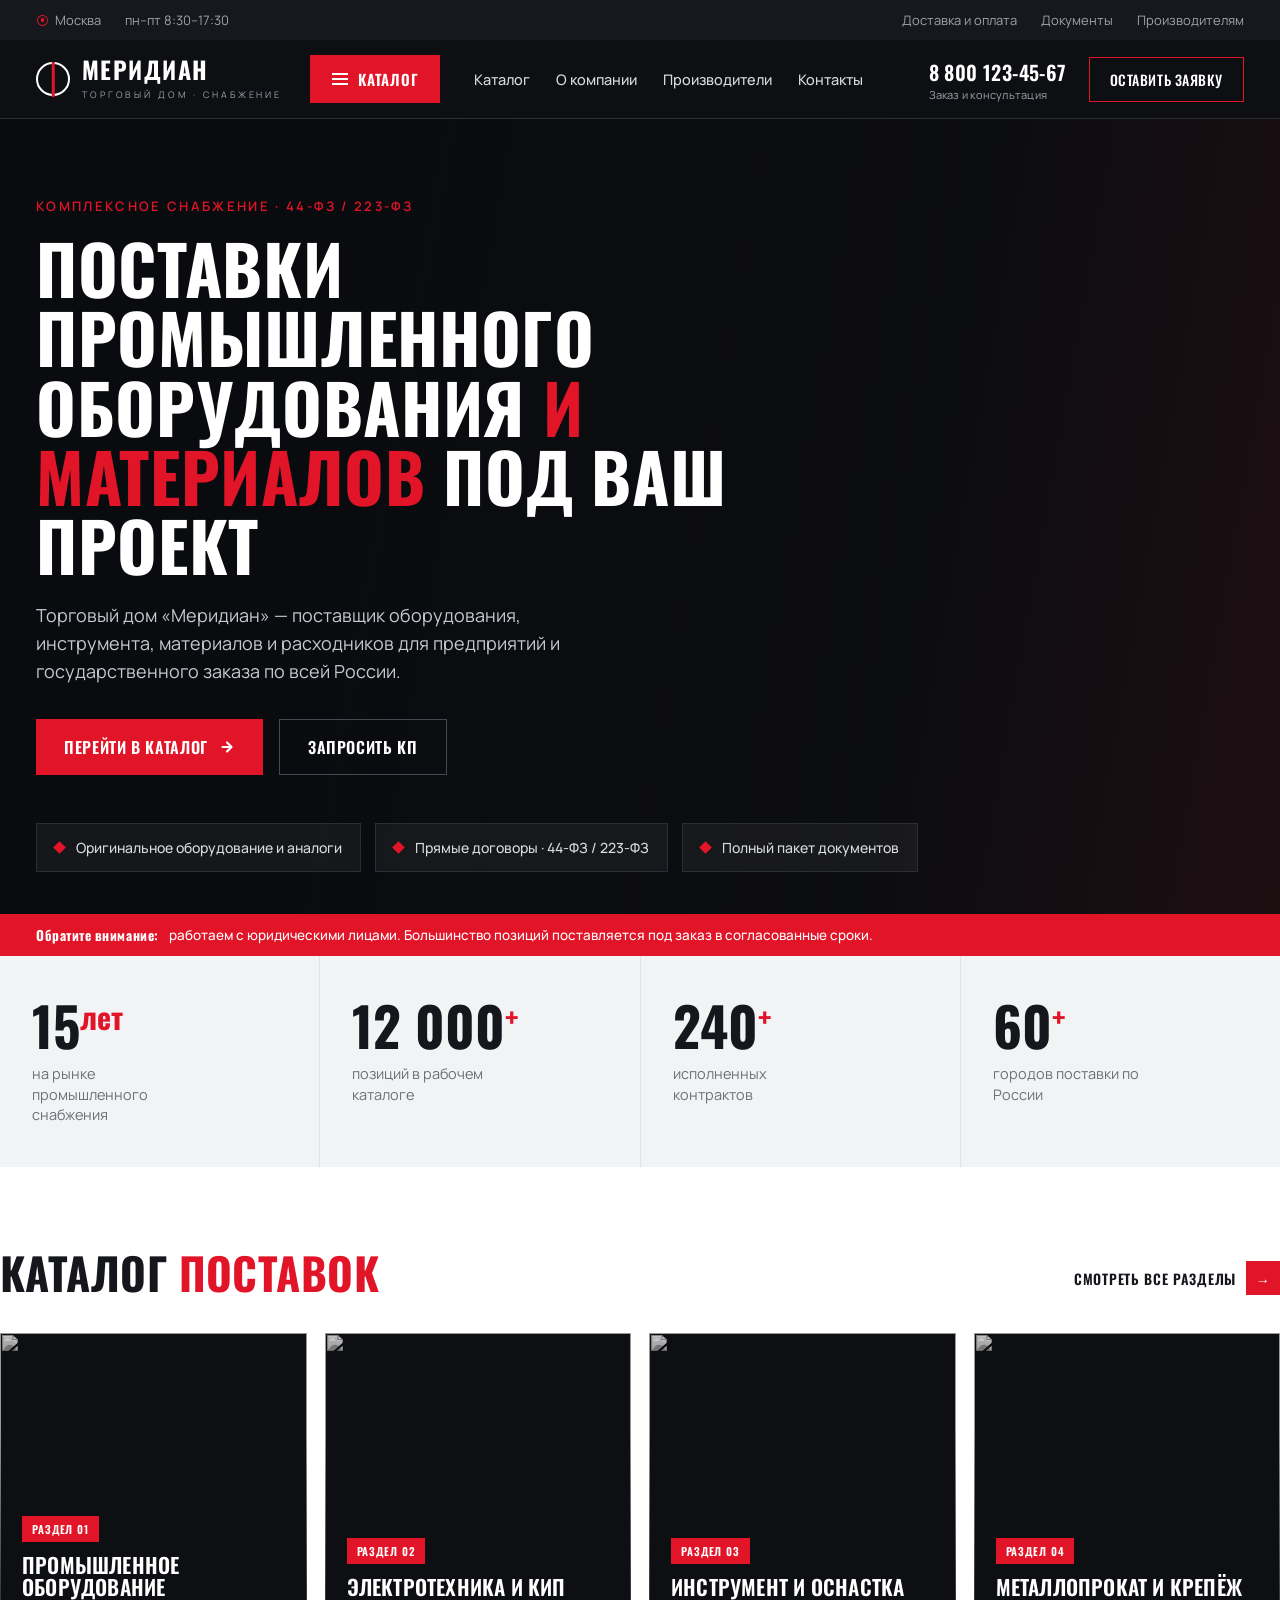
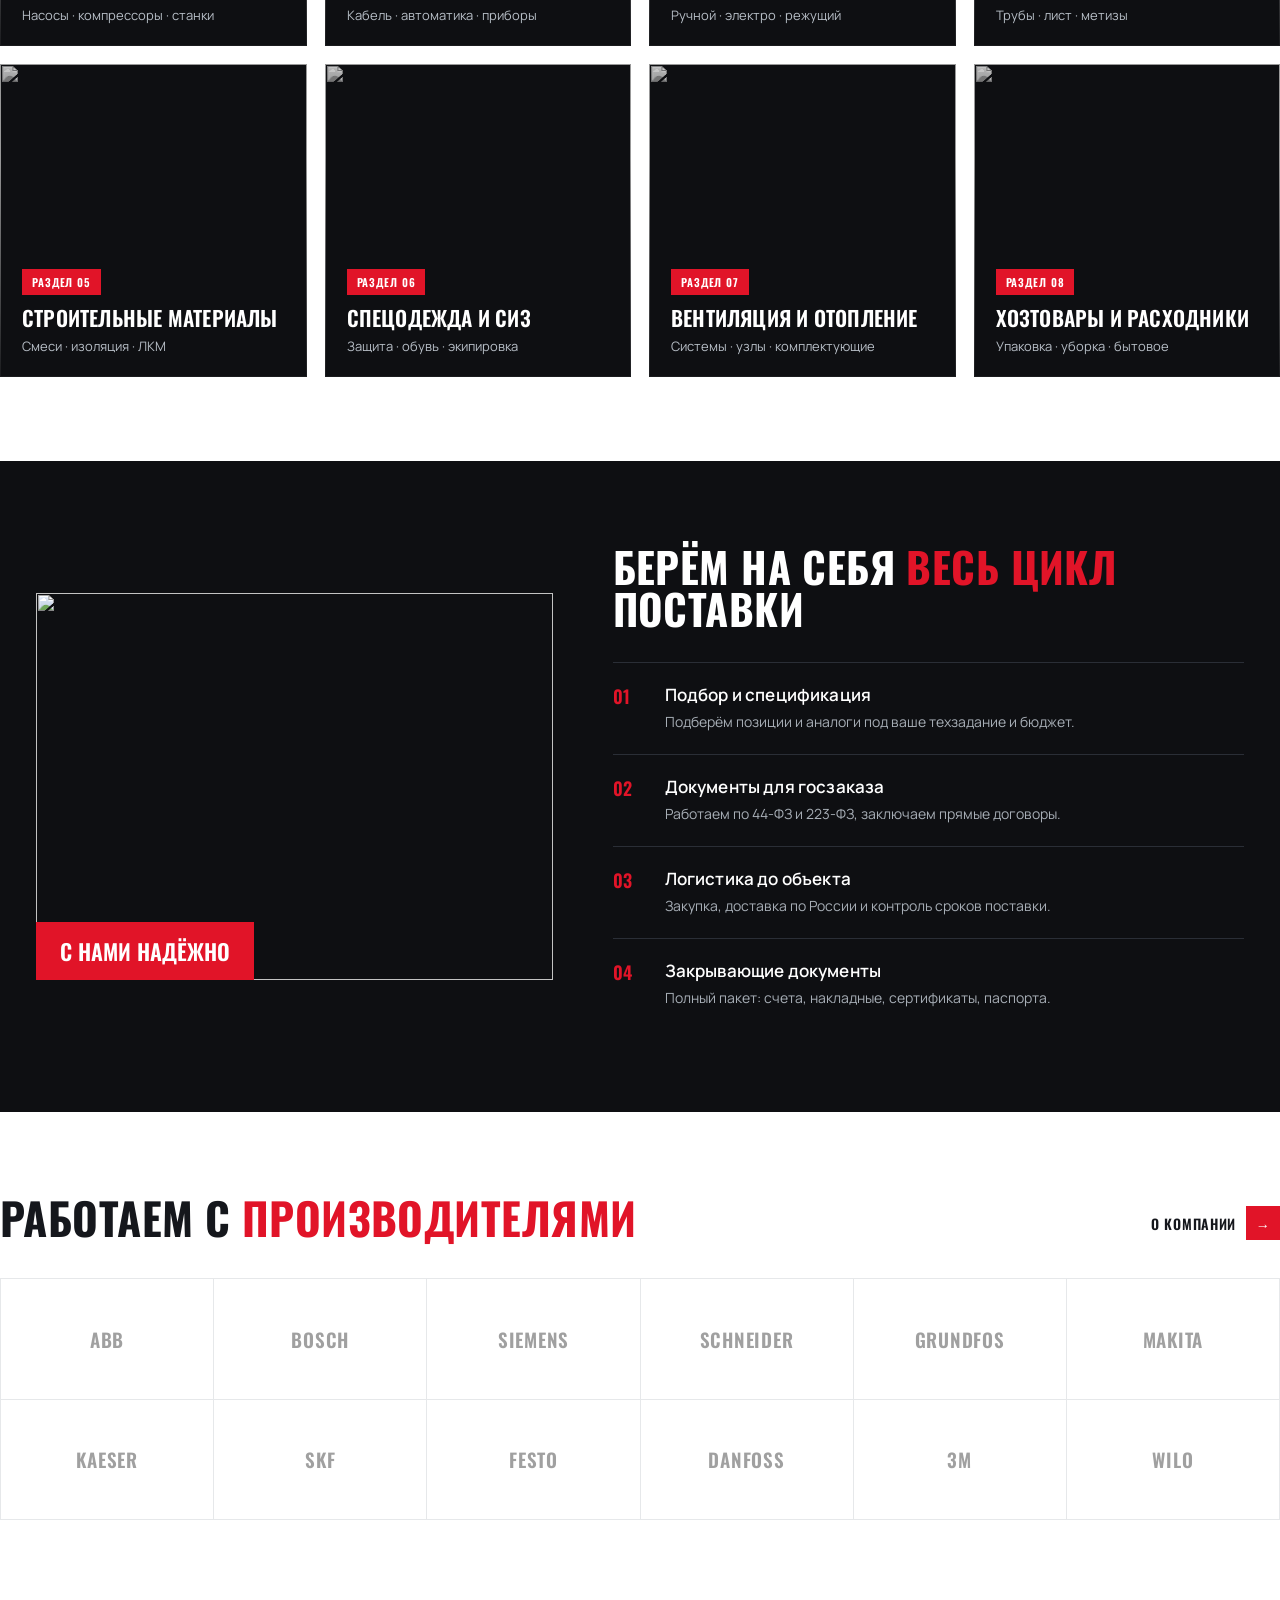
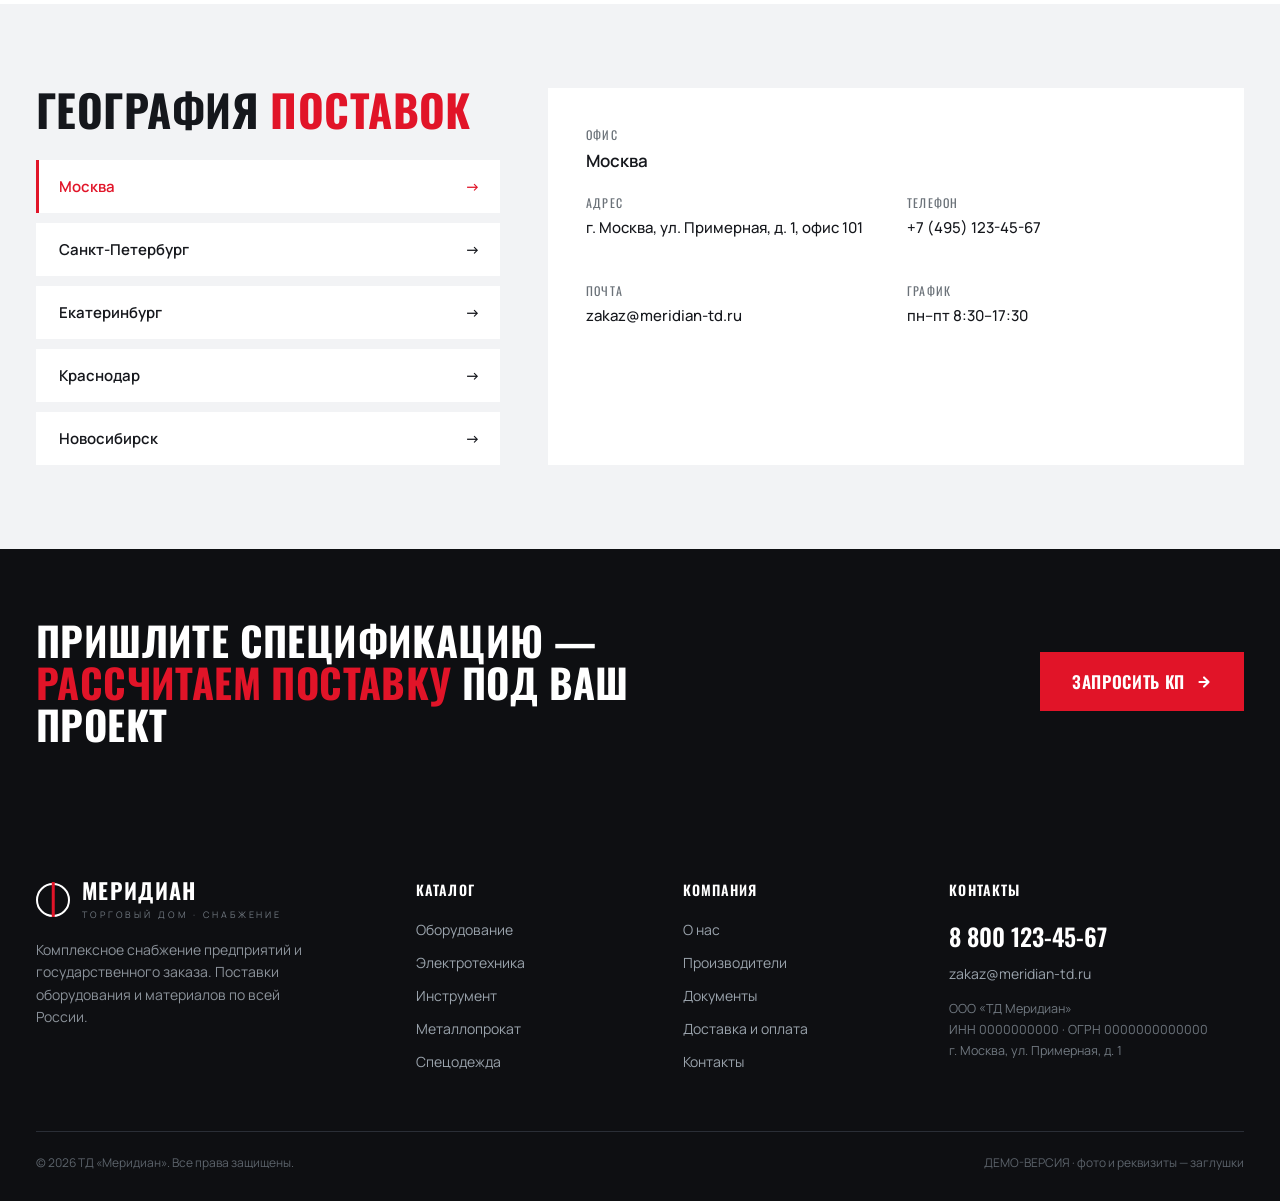
==== index.html @ c136e43e "Build Meridian catalog site: 5 pages + shared assets Co-Authored-By: Claude Opus 4.8 (1M context) <n" ====
<!DOCTYPE html>
<html lang="ru">
<head>
<meta charset="UTF-8">
<meta name="viewport" content="width=device-width, initial-scale=1.0">
<title>ТД «Меридиан» — поставки промышленного оборудования и снабжение</title>
<meta name="description" content="Торговый дом «Меридиан» — комплексное снабжение предприятий и государственного заказа. Поставки оборудования, инструмента и материалов по всей России.">
<link rel="preconnect" href="https://fonts.googleapis.com">
<link rel="preconnect" href="https://fonts.gstatic.com" crossorigin>
<link href="https://fonts.googleapis.com/css2?family=Oswald:wght@500;600;700&family=Manrope:wght@400;500;600;700&display=swap" rel="stylesheet">
<link rel="stylesheet" href="assets/styles.css">
</head>
<body>

<div class="topbar"><div class="wrap">
  <div class="l"><span class="pin">Москва</span><span>пн–пт 8:30–17:30</span></div>
  <div class="r"><a href="contacts.html">Доставка и оплата</a><a href="contacts.html">Документы</a><a href="contacts.html">Производителям</a></div>
</div></div>

<header><div class="wrap hdr">
  <a class="logo" href="index.html"><span class="mark"></span><span><b>МЕРИДИАН</b><small>ТОРГОВЫЙ ДОМ · СНАБЖЕНИЕ</small></span></a>
  <a class="btn-cat" href="catalog.html"><span class="burger"><i></i><i></i><i></i></span>Каталог</a>
  <nav>
    <a href="catalog.html">Каталог</a>
    <a href="about.html">О компании</a>
    <a href="index.html#brands">Производители</a>
    <a href="contacts.html">Контакты</a>
  </nav>
  <div class="right">
    <div class="phone">8 800 123-45-67<small>Заказ и консультация</small></div>
    <a class="btn-req" href="contacts.html">Оставить заявку</a>
    <button class="mob-toggle" aria-label="Меню"><i></i><i></i><i></i></button>
  </div>
</div>
<div class="mob-menu">
  <a href="catalog.html">Каталог</a><a href="about.html">О компании</a>
  <a href="index.html#brands">Производители</a><a href="contacts.html">Контакты</a>
</div></header>

<section class="hero">
  <div class="bg"></div>
  <div class="wrap">
    <div class="eyebrow">Комплексное снабжение · 44-ФЗ / 223-ФЗ</div>
    <h1>Поставки промышленного оборудования <span class="red">и материалов</span> под ваш проект</h1>
    <p class="sub">Торговый дом «Меридиан» — поставщик оборудования, инструмента, материалов и расходников для предприятий и государственного заказа по всей России.</p>
    <div class="hero-actions">
      <a class="h-btn primary" href="catalog.html">Перейти в каталог
        <svg class="arr-ico" viewBox="0 0 14 14" fill="none"><path d="M3 7h8M7 3l4 4-4 4" stroke="#fff" stroke-width="1.8" stroke-linecap="round" stroke-linejoin="round"/></svg></a>
      <a class="h-btn ghost" href="contacts.html">Запросить КП</a>
    </div>
    <div class="pills">
      <div class="pill"><span class="dot"></span>Оригинальное оборудование и аналоги</div>
      <div class="pill"><span class="dot"></span>Прямые договоры · 44-ФЗ / 223-ФЗ</div>
      <div class="pill"><span class="dot"></span>Полный пакет документов</div>
    </div>
  </div>
</section>
<div class="notice"><div class="wrap"><b>Обратите внимание:</b> работаем с юридическими лицами. Большинство позиций поставляется под заказ в согласованные сроки.</div></div>

<section class="stats"><div class="wrap">
  <div class="stat"><b>15<sup>лет</sup></b><span>на рынке промышленного снабжения</span></div>
  <div class="stat"><b>12 000<sup>+</sup></b><span>позиций в рабочем каталоге</span></div>
  <div class="stat"><b>240<sup>+</sup></b><span>исполненных контрактов</span></div>
  <div class="stat"><b>60<sup>+</sup></b><span>городов поставки по России</span></div>
</div></section>

<section class="section wrap" id="catalog">
  <div class="sec-top">
    <h2>Каталог <span class="red">поставок</span></h2>
    <a class="see-all" href="catalog.html">Смотреть все разделы <span class="sq">→</span></a>
  </div>
  <div class="cat-grid">
    <a class="cat reveal" href="catalog.html"><img src="https://loremflickr.com/g/600/600/industrial,machine?lock=21" alt=""><span class="go">↗</span><div class="body"><span class="lbl">Раздел 01</span><h3>Промышленное оборудование</h3><p>Насосы · компрессоры · станки</p></div></a>
    <a class="cat reveal" href="catalog.html"><img src="https://loremflickr.com/g/600/600/electric,cable?lock=22" alt=""><span class="go">↗</span><div class="body"><span class="lbl">Раздел 02</span><h3>Электротехника и КИП</h3><p>Кабель · автоматика · приборы</p></div></a>
    <a class="cat reveal" href="catalog.html"><img src="https://loremflickr.com/g/600/600/tools,workshop?lock=23" alt=""><span class="go">↗</span><div class="body"><span class="lbl">Раздел 03</span><h3>Инструмент и оснастка</h3><p>Ручной · электро · режущий</p></div></a>
    <a class="cat reveal" href="catalog.html"><img src="https://loremflickr.com/g/600/600/steel,pipes?lock=24" alt=""><span class="go">↗</span><div class="body"><span class="lbl">Раздел 04</span><h3>Металлопрокат и крепёж</h3><p>Трубы · лист · метизы</p></div></a>
    <a class="cat reveal" href="catalog.html"><img src="https://loremflickr.com/g/600/600/construction,materials?lock=25" alt=""><span class="go">↗</span><div class="body"><span class="lbl">Раздел 05</span><h3>Строительные материалы</h3><p>Смеси · изоляция · ЛКМ</p></div></a>
    <a class="cat reveal" href="catalog.html"><img src="https://loremflickr.com/g/600/600/safety,helmet?lock=26" alt=""><span class="go">↗</span><div class="body"><span class="lbl">Раздел 06</span><h3>Спецодежда и СИЗ</h3><p>Защита · обувь · экипировка</p></div></a>
    <a class="cat reveal" href="catalog.html"><img src="https://loremflickr.com/g/600/600/ventilation,pipe?lock=27" alt=""><span class="go">↗</span><div class="body"><span class="lbl">Раздел 07</span><h3>Вентиляция и отопление</h3><p>Системы · узлы · комплектующие</p></div></a>
    <a class="cat reveal" href="catalog.html"><img src="https://loremflickr.com/g/600/600/warehouse,boxes?lock=28" alt=""><span class="go">↗</span><div class="body"><span class="lbl">Раздел 08</span><h3>Хозтовары и расходники</h3><p>Упаковка · уборка · бытовое</p></div></a>
  </div>
</section>

<section class="adv section">
  <div class="wrap">
    <div class="img reveal"><img src="https://loremflickr.com/g/800/600/warehouse,logistics?lock=31" alt=""><span class="tag">С нами надёжно</span></div>
    <div>
      <h2 class="reveal">Берём на себя <span class="red">весь цикл</span> поставки</h2>
      <div class="list">
        <div class="row reveal"><div class="n">01</div><div><h4>Подбор и спецификация</h4><p>Подберём позиции и аналоги под ваше техзадание и бюджет.</p></div></div>
        <div class="row reveal"><div class="n">02</div><div><h4>Документы для госзаказа</h4><p>Работаем по 44-ФЗ и 223-ФЗ, заключаем прямые договоры.</p></div></div>
        <div class="row reveal"><div class="n">03</div><div><h4>Логистика до объекта</h4><p>Закупка, доставка по России и контроль сроков поставки.</p></div></div>
        <div class="row reveal"><div class="n">04</div><div><h4>Закрывающие документы</h4><p>Полный пакет: счета, накладные, сертификаты, паспорта.</p></div></div>
      </div>
    </div>
  </div>
</section>

<section class="section wrap brands" id="brands">
  <div class="sec-top"><h2>Работаем с <span class="red">производителями</span></h2><a class="see-all" href="about.html">О компании <span class="sq">→</span></a></div>
  <div class="grid">
    <div class="brand">ABB</div><div class="brand">Bosch</div><div class="brand">Siemens</div>
    <div class="brand">Schneider</div><div class="brand">Grundfos</div><div class="brand">Makita</div>
    <div class="brand">KAESER</div><div class="brand">SKF</div><div class="brand">Festo</div>
    <div class="brand">Danfoss</div><div class="brand">3M</div><div class="brand">Wilo</div>
  </div>
</section>

<section class="geo section" id="geo">
  <div class="wrap">
    <div>
      <h2 style="font-size:clamp(30px,3.6vw,44px);font-weight:700;line-height:1;margin-bottom:28px">География <span class="red">поставок</span></h2>
      <div class="tabs">
        <div class="tab active" data-city="msk">Москва <span>→</span></div>
        <div class="tab" data-city="spb">Санкт-Петербург <span>→</span></div>
        <div class="tab" data-city="ekb">Екатеринбург <span>→</span></div>
        <div class="tab" data-city="krd">Краснодар <span>→</span></div>
        <div class="tab" data-city="nsk">Новосибирск <span>→</span></div>
      </div>
    </div>
    <div class="panel">
      <div class="label">Офис</div><div class="val" data-f="city">Москва</div>
      <div class="row2">
        <div><div class="label">Адрес</div><div class="val" style="font-size:15px;font-weight:500" data-f="addr">г. Москва, ул. Примерная, д. 1, офис 101</div></div>
        <div><div class="label">Телефон</div><div class="val" style="font-size:15px;font-weight:500" data-f="phone">+7 (495) 123-45-67</div></div>
        <div><div class="label">Почта</div><div class="val" style="font-size:15px;font-weight:500">zakaz@meridian-td.ru</div></div>
        <div><div class="label">График</div><div class="val" style="font-size:15px;font-weight:500">пн–пт 8:30–17:30</div></div>
      </div>
    </div>
  </div>
</section>

<section class="ctaband" id="contacts">
  <div class="bg"></div>
  <div class="wrap">
    <h2>Пришлите спецификацию — <span class="red">рассчитаем поставку</span> под ваш проект</h2>
    <a class="h-btn primary" href="contacts.html" style="font-size:17px;padding:17px 32px">Запросить КП
      <svg class="arr-ico" viewBox="0 0 14 14" fill="none"><path d="M3 7h8M7 3l4 4-4 4" stroke="#fff" stroke-width="1.8" stroke-linecap="round" stroke-linejoin="round"/></svg></a>
  </div>
</section>

<footer><div class="wrap">
  <div class="foot">
    <div>
      <div class="logo"><span class="mark"></span><span><b>МЕРИДИАН</b><small style="color:#717981">ТОРГОВЫЙ ДОМ · СНАБЖЕНИЕ</small></span></div>
      <p style="margin-top:18px;font-size:14px;line-height:1.6;max-width:280px;color:#8b929a">Комплексное снабжение предприятий и государственного заказа. Поставки оборудования и материалов по всей России.</p>
    </div>
    <div><h5>Каталог</h5><ul><li><a href="catalog.html">Оборудование</a></li><li><a href="catalog.html">Электротехника</a></li><li><a href="catalog.html">Инструмент</a></li><li><a href="catalog.html">Металлопрокат</a></li><li><a href="catalog.html">Спецодежда</a></li></ul></div>
    <div><h5>Компания</h5><ul><li><a href="about.html">О нас</a></li><li><a href="index.html#brands">Производители</a></li><li><a href="contacts.html">Документы</a></li><li><a href="contacts.html">Доставка и оплата</a></li><li><a href="contacts.html">Контакты</a></li></ul></div>
    <div>
      <h5>Контакты</h5>
      <div class="ph">8 800 123-45-67</div>
      <p style="margin-top:8px"><a href="mailto:zakaz@meridian-td.ru">zakaz@meridian-td.ru</a></p>
      <p class="foot-req">ООО «ТД Меридиан»<br>ИНН 0000000000 · ОГРН 0000000000000<br>г. Москва, ул. Примерная, д. 1</p>
    </div>
  </div>
  <div class="foot-bottom"><span>© 2026 ТД «Меридиан». Все права защищены.</span><span>ДЕМО-ВЕРСИЯ · фото и реквизиты — заглушки</span></div>
</div></footer>

<script src="assets/main.js"></script>
</body>
</html>
---- assets/styles.css ----
:root{
  --black:#0E0F12; --black-2:#16181D; --gray:#23262D; --line:#2A2E36;
  --paper:#FFFFFF; --soft:#F2F3F5; --red:#E11428; --red-d:#B60E1F;
  --txt:#15171C; --muted:#6A7178; --muted-d:#9AA3AC;
}
*{margin:0;padding:0;box-sizing:border-box}
html{scroll-behavior:smooth}
body{font-family:'Manrope',sans-serif;background:var(--paper);color:var(--txt);-webkit-font-smoothing:antialiased;overflow-x:hidden}
h1,h2,h3,h4,.disp{font-family:'Oswald',sans-serif;text-transform:uppercase;letter-spacing:.01em;font-weight:600}
.wrap{max-width:1280px;margin:0 auto;padding:0 36px}
a{text-decoration:none;color:inherit}
.red{color:var(--red)}
img{display:block;max-width:100%}

/* ===== TOP BAR ===== */
.topbar{background:var(--black-2);color:var(--muted-d);font-size:13px}
.topbar .wrap{display:flex;justify-content:space-between;align-items:center;height:40px}
.topbar a{color:var(--muted-d);transition:.2s}
.topbar a:hover{color:#fff}
.topbar .l,.topbar .r{display:flex;gap:24px;align-items:center}
.topbar .pin::before{content:"⦿";margin-right:6px;color:var(--red)}

/* ===== HEADER ===== */
header{background:var(--black);position:sticky;top:0;z-index:200;border-bottom:1px solid var(--line)}
.hdr{display:flex;align-items:center;gap:28px;height:78px}
.logo{display:flex;align-items:center;gap:12px;color:#fff}
.logo .mark{width:34px;height:34px;border:2.5px solid #fff;border-radius:50%;position:relative;flex:none}
.logo .mark::before{content:"";position:absolute;left:50%;top:-2.5px;bottom:-2.5px;width:2.5px;background:var(--red);transform:translateX(-50%)}
.logo b{font-family:'Oswald',sans-serif;font-size:24px;font-weight:700;letter-spacing:.06em;line-height:1}
.logo small{display:block;font-size:9px;letter-spacing:.32em;color:var(--muted-d);margin-top:3px;font-family:'Manrope'}
.btn-cat{background:var(--red);color:#fff;font-family:'Oswald';text-transform:uppercase;font-weight:600;letter-spacing:.05em;font-size:15px;padding:13px 22px;display:flex;align-items:center;gap:10px;transition:.2s}
.btn-cat:hover{background:var(--red-d)}
.btn-cat .burger{display:flex;flex-direction:column;gap:3px}
.btn-cat .burger i{width:16px;height:2px;background:#fff;display:block}
header nav{display:flex;gap:26px;margin-left:6px}
header nav a{color:#D7DBE0;font-size:14.5px;font-weight:500;transition:.2s;position:relative;padding:6px 0}
header nav a:hover,header nav a.active{color:#fff}
header nav a.active::after{content:"";position:absolute;left:0;right:0;bottom:0;height:2px;background:var(--red)}
.hdr .right{margin-left:auto;display:flex;align-items:center;gap:22px}
.hdr .phone{color:#fff;font-family:'Oswald';font-size:20px;font-weight:600;letter-spacing:.02em}
.hdr .phone small{display:block;font-family:'Manrope';font-size:11px;color:var(--muted-d);font-weight:400;letter-spacing:.02em;text-transform:none}
.btn-req{background:transparent;border:1.5px solid var(--red);color:#fff;font-family:'Oswald';text-transform:uppercase;font-weight:500;letter-spacing:.04em;font-size:14px;padding:11px 20px;transition:.2s;cursor:pointer}
.btn-req:hover{background:var(--red)}
.mob-toggle{display:none;background:none;border:none;flex-direction:column;gap:5px;cursor:pointer;padding:6px}
.mob-toggle i{width:24px;height:2px;background:#fff;display:block}
.mob-menu{display:none;background:var(--black-2);border-bottom:1px solid var(--line)}
.mob-menu a{display:block;color:#D7DBE0;padding:14px 36px;border-top:1px solid var(--line);font-weight:500}
.mob-menu.open{display:block}

/* ===== BUTTONS ===== */
.h-btn{font-family:'Oswald';text-transform:uppercase;font-weight:600;letter-spacing:.04em;font-size:16px;padding:15px 28px;display:inline-flex;align-items:center;gap:11px;transition:.2s;cursor:pointer;border:none}
.h-btn.primary{background:var(--red);color:#fff}.h-btn.primary:hover{background:var(--red-d)}
.h-btn.ghost{border:1.5px solid #444a54;color:#fff;background:transparent}.h-btn.ghost:hover{border-color:#fff}
.arr-ico{width:16px;height:16px}

/* ===== HERO ===== */
.hero{position:relative;background:var(--black);color:#fff;overflow:hidden}
.hero .bg{position:absolute;inset:0;background:url("https://loremflickr.com/g/1600/900/factory,industrial?lock=10") center/cover;opacity:.28;filter:contrast(1.1)}
.hero .bg::after{content:"";position:absolute;inset:0;background:linear-gradient(100deg,var(--black) 30%,rgba(14,15,18,.55) 70%,rgba(225,20,40,.25))}
.hero .wrap{position:relative;padding:78px 36px 0}
.hero .eyebrow{font-family:'Manrope';font-size:13px;letter-spacing:.18em;text-transform:uppercase;color:var(--red);font-weight:600}
.hero h1{font-size:clamp(38px,5.6vw,68px);line-height:1.02;margin-top:18px;max-width:880px;font-weight:700}
.hero .sub{font-family:'Manrope';font-size:18px;color:#C4CAD1;margin-top:22px;max-width:560px;line-height:1.55}
.hero-actions{margin-top:34px;display:flex;gap:16px;flex-wrap:wrap}
.pills{display:flex;gap:14px;margin-top:48px;flex-wrap:wrap;padding-bottom:42px}
.pill{display:flex;align-items:center;gap:12px;background:rgba(255,255,255,.05);border:1px solid var(--line);padding:14px 18px;font-size:14px;color:#D7DBE0;font-weight:500}
.pill .dot{width:9px;height:9px;background:var(--red);flex:none;transform:rotate(45deg)}
.notice{position:relative;background:var(--red);color:#fff;font-size:13.5px;font-weight:500}
.notice .wrap{padding:11px 36px;display:flex;align-items:center;gap:10px}
.notice b{font-family:'Oswald';letter-spacing:.04em}

/* ===== STATS ===== */
.stats{background:var(--soft)}
.stats .wrap{display:grid;grid-template-columns:repeat(4,1fr);gap:1px;background:#e0e2e5;padding:0}
.stat{background:var(--soft);padding:42px 32px;text-align:left}
.stat b{font-family:'Oswald';font-size:54px;font-weight:700;color:var(--txt);line-height:1;display:block}
.stat b sup{color:var(--red);font-size:30px;top:-.5em}
.stat span{display:block;margin-top:12px;color:var(--muted);font-size:14.5px;line-height:1.4;max-width:170px}

/* ===== SECTION HEADS ===== */
.section{padding:84px 0}
.sec-top{display:flex;justify-content:space-between;align-items:flex-end;margin-bottom:38px;gap:20px;flex-wrap:wrap}
.sec-top h2{font-size:clamp(30px,3.8vw,44px);font-weight:700;line-height:1}
.see-all{font-family:'Oswald';text-transform:uppercase;font-weight:600;letter-spacing:.05em;font-size:14px;color:var(--txt);display:flex;align-items:center;gap:10px;transition:.2s}
.see-all .sq{width:34px;height:34px;background:var(--red);color:#fff;display:flex;align-items:center;justify-content:center;transition:.2s}
.see-all:hover .sq{background:var(--red-d)}

/* ===== CATALOG GRID (categories) ===== */
.cat-grid{display:grid;grid-template-columns:repeat(4,1fr);gap:18px}
.cat{position:relative;aspect-ratio:1/1.02;overflow:hidden;background:var(--black);display:block}
.cat img{position:absolute;inset:0;width:100%;height:100%;object-fit:cover;filter:grayscale(1) contrast(1.05);transition:.5s;opacity:.85}
.cat::after{content:"";position:absolute;inset:0;background:linear-gradient(180deg,rgba(14,15,18,.1) 30%,rgba(14,15,18,.92))}
.cat:hover img{transform:scale(1.06);opacity:1}
.cat .body{position:absolute;left:0;right:0;bottom:0;padding:22px;z-index:2}
.cat .lbl{display:inline-block;background:var(--red);color:#fff;font-family:'Oswald';text-transform:uppercase;font-weight:600;font-size:11px;letter-spacing:.08em;padding:5px 10px;margin-bottom:12px}
.cat h3{color:#fff;font-size:21px;line-height:1.05;font-weight:600}
.cat p{color:#B7BEC6;font-size:13px;margin-top:8px;font-family:'Manrope'}
.cat .go{position:absolute;top:18px;right:18px;width:38px;height:38px;background:rgba(255,255,255,.12);backdrop-filter:blur(4px);display:flex;align-items:center;justify-content:center;color:#fff;z-index:2;transition:.25s;opacity:0;transform:translateY(-6px)}
.cat:hover .go{opacity:1;transform:none;background:var(--red)}

/* ===== ADVANTAGES ===== */
.adv{background:var(--black);color:#fff}
.adv .wrap{display:grid;grid-template-columns:.9fr 1.1fr;gap:60px;align-items:center}
.adv .img{position:relative;aspect-ratio:4/3;overflow:hidden}
.adv .img img{width:100%;height:100%;object-fit:cover;filter:grayscale(.4) contrast(1.05)}
.adv .img .tag{position:absolute;left:0;bottom:0;background:var(--red);color:#fff;padding:18px 24px;font-family:'Oswald';font-size:22px;font-weight:600;text-transform:uppercase;line-height:1}
.adv h2{font-size:clamp(30px,3.6vw,42px);font-weight:700;line-height:1.02}
.adv .list{margin-top:32px;display:grid;gap:2px}
.adv .row{display:flex;gap:18px;padding:20px 0;border-top:1px solid var(--line)}
.adv .row .n{font-family:'Oswald';color:var(--red);font-size:18px;font-weight:600;flex:none;width:34px}
.adv .row h4{font-size:17px;font-weight:600;text-transform:none;font-family:'Manrope';color:#fff;margin-bottom:5px}
.adv .row p{color:#A7AEB6;font-size:14px;line-height:1.5}

/* ===== BRANDS ===== */
.brands .grid{display:grid;grid-template-columns:repeat(6,1fr);gap:1px;background:#e6e8ea;border:1px solid #e6e8ea}
.brand{background:#fff;aspect-ratio:16/9;display:flex;align-items:center;justify-content:center;font-family:'Oswald';font-weight:600;font-size:19px;letter-spacing:.04em;color:#9aa1a8;filter:grayscale(1);transition:.25s;text-transform:uppercase}
.brand:hover{color:var(--txt);filter:none}

/* ===== GEOGRAPHY ===== */
.geo{background:var(--soft)}
.geo .wrap{display:grid;grid-template-columns:.8fr 1.2fr;gap:48px}
.geo .tabs{display:flex;flex-direction:column;gap:10px}
.geo .tab{background:#fff;border-left:3px solid transparent;padding:16px 20px;font-weight:600;font-family:'Manrope';font-size:15px;cursor:pointer;transition:.2s;display:flex;justify-content:space-between;align-items:center}
.geo .tab.active,.geo .tab:hover{border-left-color:var(--red);color:var(--red)}
.geo .panel{background:#fff;padding:38px}
.geo .panel .label{font-family:'Oswald';text-transform:uppercase;color:var(--muted);font-size:12px;letter-spacing:.1em;margin-bottom:6px}
.geo .panel .val{font-size:17px;font-weight:600;margin-bottom:22px}
.geo .panel .row2{display:grid;grid-template-columns:1fr 1fr;gap:22px}

/* ===== CTA ===== */
.ctaband{position:relative;background:var(--black);color:#fff;overflow:hidden}
.ctaband .bg{position:absolute;inset:0;background:url("https://loremflickr.com/g/1600/500/factory,industrial?lock=32") center/cover;opacity:.2}
.ctaband .wrap{position:relative;padding:70px 36px;display:flex;justify-content:space-between;align-items:center;gap:30px;flex-wrap:wrap}
.ctaband h2{font-size:clamp(28px,3.4vw,40px);font-weight:700;max-width:620px;line-height:1.05}

/* ===== FOOTER ===== */
footer{background:var(--black);color:var(--muted-d);padding:64px 0 30px}
.foot{display:grid;grid-template-columns:1.5fr 1fr 1fr 1.3fr;gap:40px}
footer .logo b{font-size:22px}
footer h5{font-family:'Oswald';text-transform:uppercase;color:#fff;font-size:14px;letter-spacing:.08em;margin-bottom:18px;font-weight:600}
footer ul{list-style:none}
footer li{margin-bottom:11px}
footer a{font-size:14px;transition:.2s}
footer a:hover{color:#fff}
footer .ph{font-family:'Oswald';font-size:24px;color:#fff;font-weight:600}
.foot-req{font-size:12.5px;line-height:1.7;color:#717981;margin-top:14px}
.foot-bottom{margin-top:48px;padding-top:22px;border-top:1px solid var(--line);display:flex;justify-content:space-between;font-size:12px;color:#5C636B;flex-wrap:wrap;gap:10px}

/* ===== BREADCRUMBS / PAGE HEAD ===== */
.page-head{background:var(--black-2);color:#fff;padding:30px 0 34px;border-bottom:1px solid var(--line)}
.crumbs{font-size:13px;color:var(--muted-d);display:flex;gap:8px;flex-wrap:wrap}
.crumbs a:hover{color:#fff}
.crumbs .sep{color:#4a505a}
.page-head h1{font-size:clamp(28px,3.6vw,42px);font-weight:700;margin-top:14px}
.page-head p{color:#B7BEC6;margin-top:10px;max-width:640px;font-size:15px;line-height:1.55}

/* ===== CATALOG LAYOUT (products) ===== */
.catalog{display:grid;grid-template-columns:260px 1fr;gap:36px;align-items:start}
.side{border:1px solid #e6e8ea}
.side h5{font-family:'Oswald';text-transform:uppercase;font-size:14px;letter-spacing:.08em;padding:18px 20px;background:var(--soft);border-bottom:1px solid #e6e8ea}
.side a{display:block;padding:13px 20px;font-size:14px;font-weight:500;border-bottom:1px solid #eef0f2;transition:.2s}
.side a:last-child{border-bottom:none}
.side a:hover{background:var(--soft);color:var(--red)}
.side a.active{color:var(--red);border-left:3px solid var(--red);padding-left:17px}
.prod-grid{display:grid;grid-template-columns:repeat(3,1fr);gap:20px}
.prod{border:1px solid #e6e8ea;background:#fff;display:flex;flex-direction:column;transition:.25s}
.prod:hover{box-shadow:0 12px 30px rgba(14,15,18,.12);transform:translateY(-3px)}
.prod .ph{position:relative;aspect-ratio:4/3;overflow:hidden;background:var(--soft)}
.prod .ph img{width:100%;height:100%;object-fit:cover;filter:grayscale(.5)}
.prod .stk{position:absolute;top:10px;left:10px;background:var(--black);color:#fff;font-family:'Oswald';font-size:10px;letter-spacing:.06em;text-transform:uppercase;padding:5px 9px}
.prod .body{padding:16px 16px 18px;display:flex;flex-direction:column;flex:1}
.prod .art{font-family:'Manrope';font-size:11px;color:var(--muted);letter-spacing:.04em}
.prod h3{font-family:'Manrope';font-size:15px;font-weight:600;text-transform:none;letter-spacing:0;margin:6px 0 12px;line-height:1.35;color:var(--txt)}
.prod .price{margin-top:auto;font-family:'Oswald';text-transform:uppercase;font-size:14px;color:var(--txt);font-weight:600}
.prod .price span{display:block;font-family:'Manrope';font-size:11px;color:var(--muted);font-weight:400;text-transform:none;margin-top:2px}
.prod .req{margin-top:14px;width:100%;justify-content:center;font-size:14px;padding:11px}

/* ===== PRODUCT PAGE ===== */
.pdp{display:grid;grid-template-columns:1fr 1fr;gap:48px;align-items:start}
.pdp .gallery .main{aspect-ratio:4/3;overflow:hidden;background:var(--soft);border:1px solid #e6e8ea}
.pdp .gallery .main img{width:100%;height:100%;object-fit:cover;filter:grayscale(.4)}
.pdp .gallery .thumbs{display:grid;grid-template-columns:repeat(4,1fr);gap:10px;margin-top:10px}
.pdp .gallery .thumbs div{aspect-ratio:1;overflow:hidden;border:1px solid #e6e8ea;cursor:pointer}
.pdp .gallery .thumbs img{width:100%;height:100%;object-fit:cover;filter:grayscale(.6)}
.pdp .info .art{font-family:'Manrope';font-size:13px;color:var(--muted)}
.pdp .info h1{font-size:clamp(24px,3vw,34px);font-weight:700;margin:8px 0 16px;line-height:1.05}
.pdp .info .lead{color:var(--muted);line-height:1.6;font-size:15px}
.pdp .pricebox{border:1px solid #e6e8ea;padding:24px;margin:24px 0;display:flex;justify-content:space-between;align-items:center;gap:20px;flex-wrap:wrap;background:var(--soft)}
.pdp .pricebox .pr{font-family:'Oswald';text-transform:uppercase;font-size:24px;font-weight:700}
.pdp .pricebox .pr span{display:block;font-family:'Manrope';font-size:12px;color:var(--muted);font-weight:400;text-transform:none;margin-top:4px}
.spec-table{width:100%;border-collapse:collapse;margin-top:10px}
.spec-table th,.spec-table td{text-align:left;padding:13px 0;border-bottom:1px solid #eef0f2;font-size:14px}
.spec-table th{color:var(--muted);font-weight:500;width:45%}
.spec-table td{font-weight:600}
.spec-h{font-family:'Oswald';text-transform:uppercase;font-size:18px;font-weight:600;margin:30px 0 6px}

/* ===== ABOUT ===== */
.prose{max-width:760px}
.prose p{font-size:16px;line-height:1.7;color:#33383f;margin-bottom:18px}
.prose h3{font-size:24px;font-weight:600;margin:32px 0 14px}

/* ===== CONTACTS ===== */
.contacts-grid{display:grid;grid-template-columns:1fr 1fr;gap:48px;align-items:start}
.contact-card{border:1px solid #e6e8ea;padding:30px}
.contact-card .label{font-family:'Oswald';text-transform:uppercase;color:var(--muted);font-size:12px;letter-spacing:.1em;margin-bottom:5px}
.contact-card .val{font-size:17px;font-weight:600;margin-bottom:22px}
.contact-card .val a:hover{color:var(--red)}
.form label{display:block;font-size:13px;font-weight:600;margin:0 0 7px}
.form input,.form textarea{width:100%;border:1px solid #d7dbe0;padding:13px 15px;font-family:'Manrope';font-size:15px;margin-bottom:18px;background:#fff}
.form input:focus,.form textarea:focus{outline:none;border-color:var(--red)}
.form textarea{min-height:120px;resize:vertical}
.map-ph{aspect-ratio:16/8;background:linear-gradient(135deg,#23262d,#0e0f12);display:flex;align-items:center;justify-content:center;color:var(--muted-d);font-family:'Oswald';letter-spacing:.06em;text-transform:uppercase;font-size:14px;border:1px solid var(--line);margin-top:24px}
.form-note{font-size:12px;color:var(--muted);margin-top:-8px;margin-bottom:14px}

/* ===== RELATED ===== */
.related .prod-grid{grid-template-columns:repeat(4,1fr)}

/* ===== REVEAL ===== */
.reveal{opacity:0;transform:translateY(22px);transition:opacity .7s cubic-bezier(.2,.7,.2,1),transform .7s cubic-bezier(.2,.7,.2,1)}
.reveal.in{opacity:1;transform:none}

@media(max-width:1040px){
  .cat-grid{grid-template-columns:repeat(2,1fr)}
  .brands .grid{grid-template-columns:repeat(3,1fr)}
  .stats .wrap{grid-template-columns:repeat(2,1fr)}
  .adv .wrap,.geo .wrap,.pdp,.contacts-grid{grid-template-columns:1fr;gap:34px}
  .catalog{grid-template-columns:1fr}
  .prod-grid,.related .prod-grid{grid-template-columns:repeat(3,1fr)}
  header nav,.topbar{display:none}
  .mob-toggle{display:flex}
  .hdr .phone{display:none}
}
@media(max-width:600px){
  .wrap{padding:0 18px}.hero .wrap{padding:54px 18px 0}
  .cat-grid,.brands .grid,.prod-grid,.related .prod-grid{grid-template-columns:1fr 1fr}
  .foot{grid-template-columns:1fr 1fr}
  .btn-req{display:none}
}
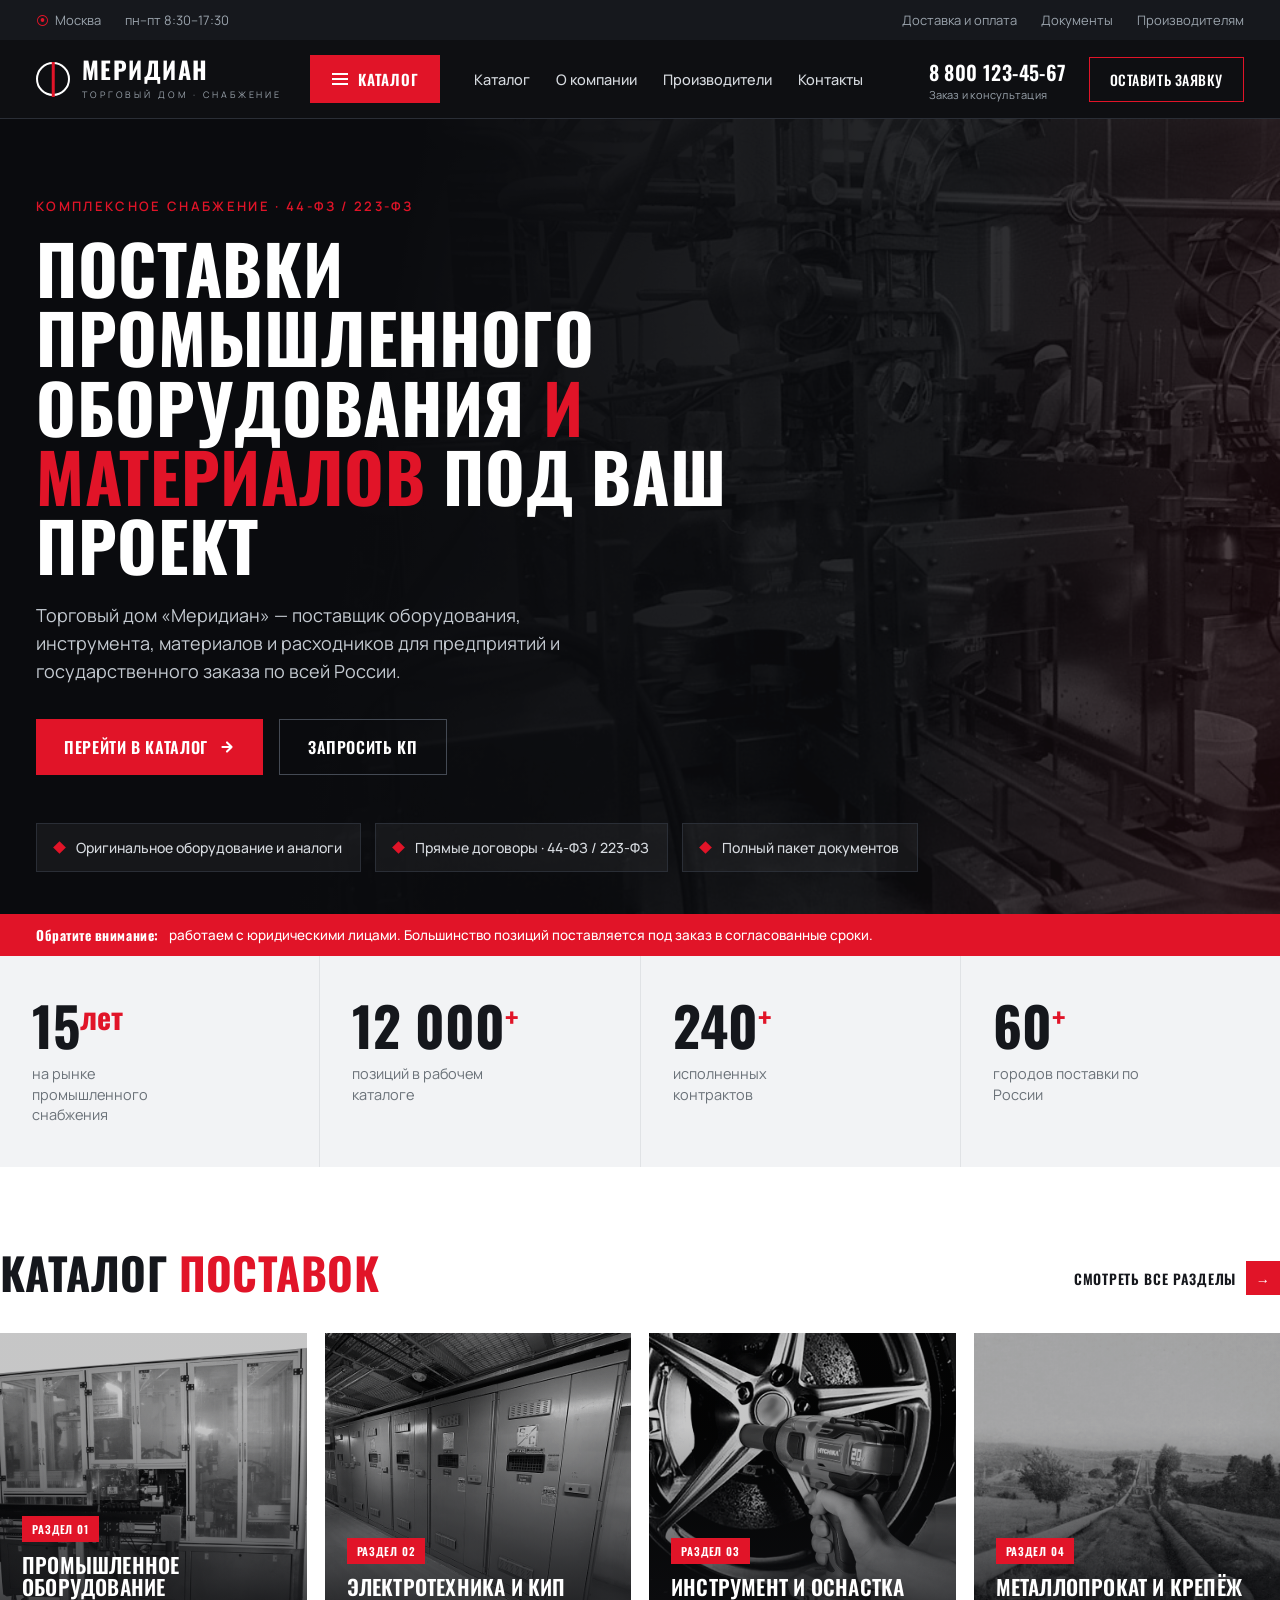
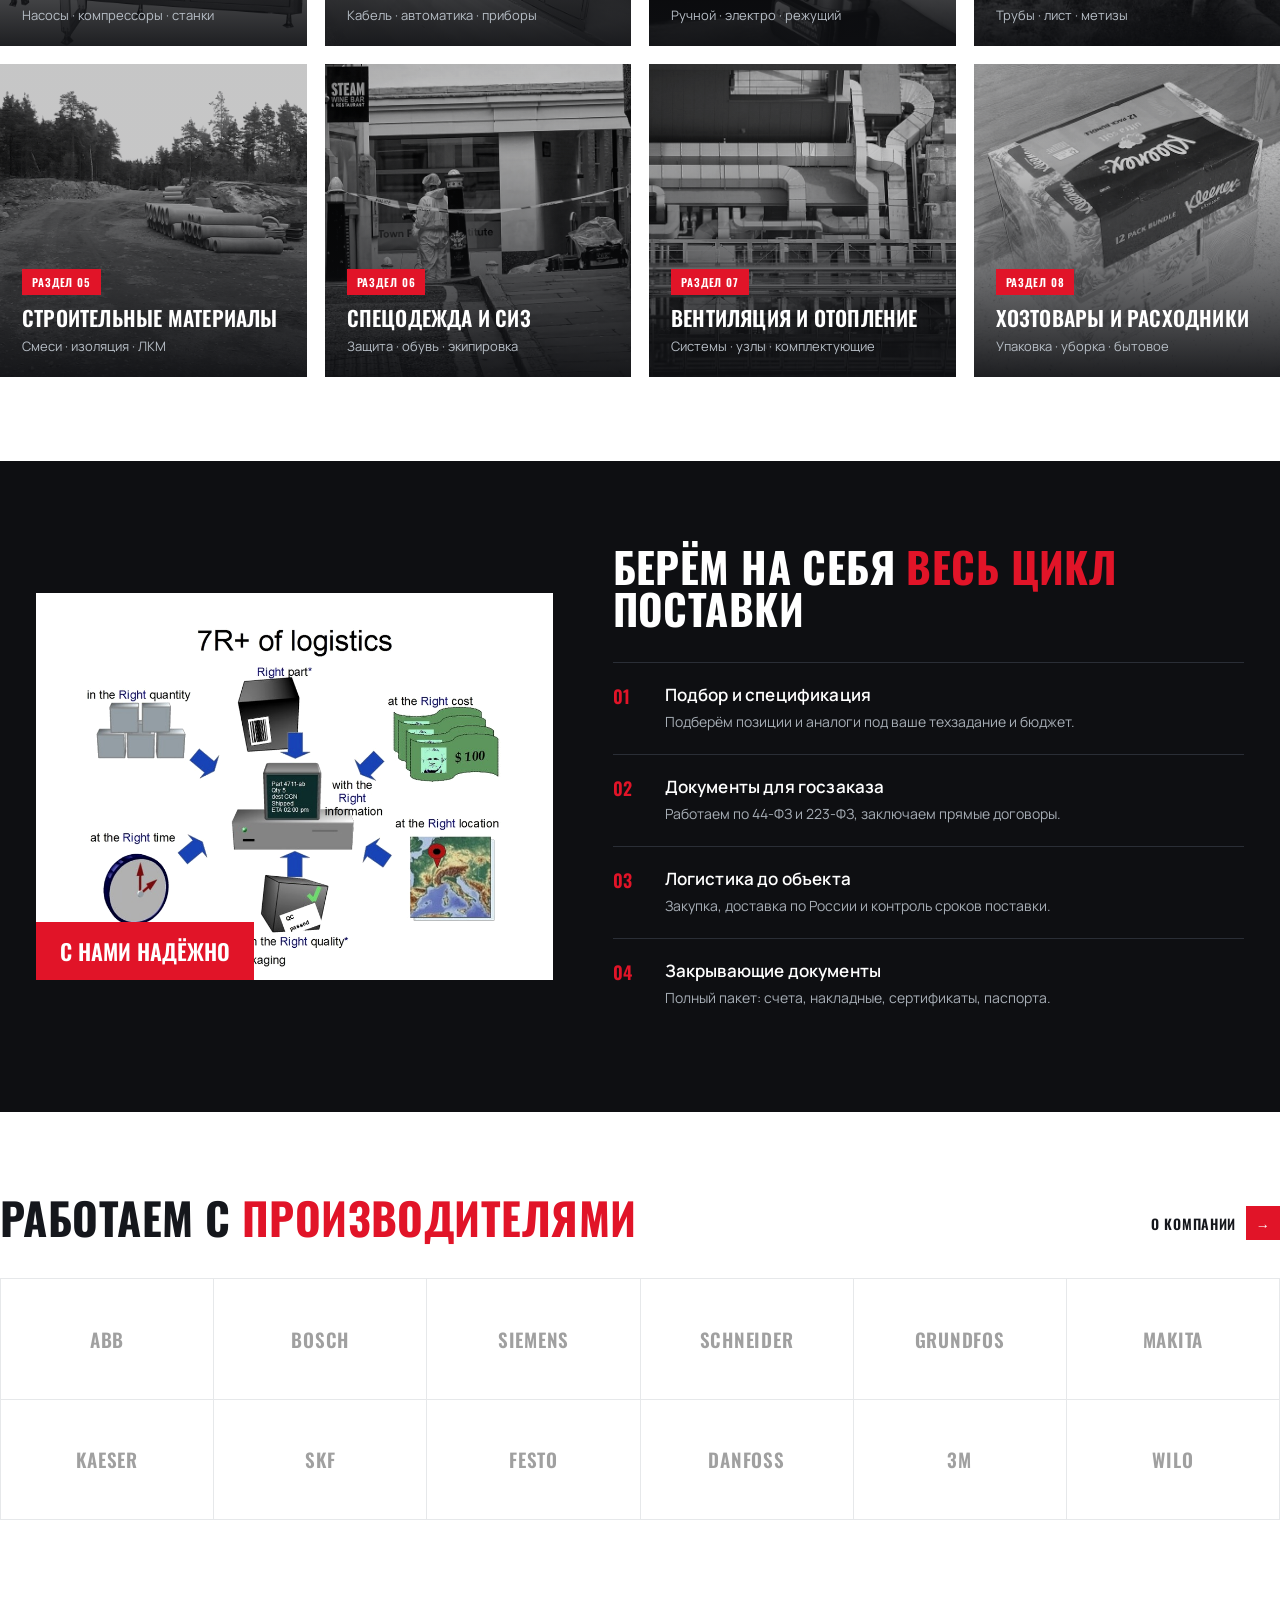
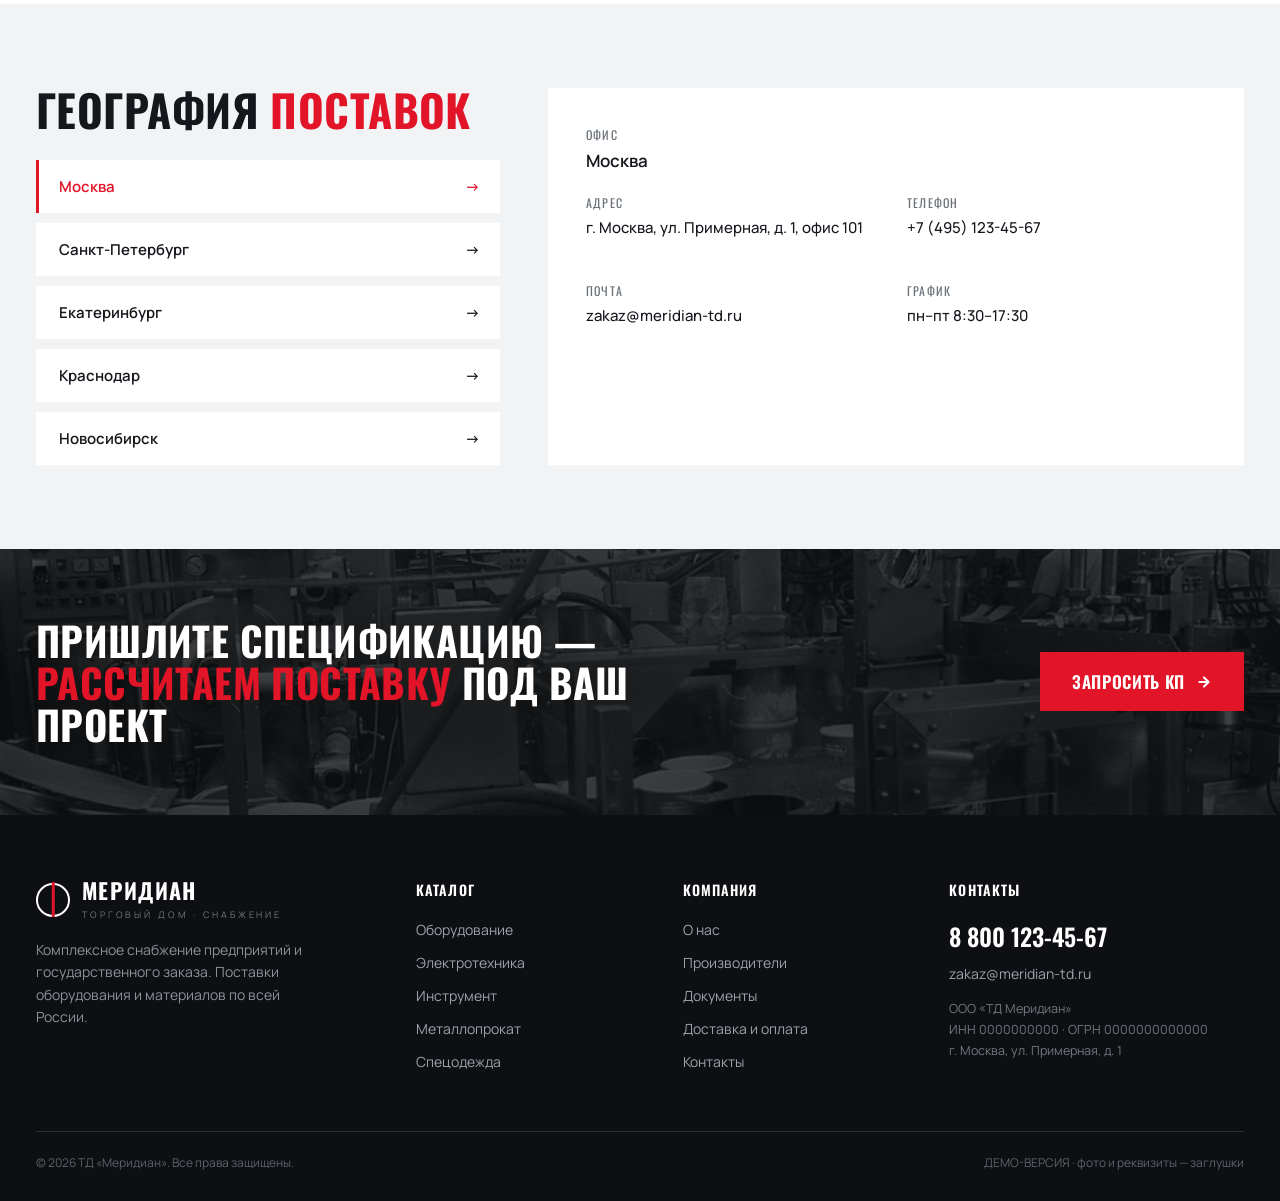
==== commit 1ec398a4: "Use real local equipment photos from Wikimedia Commons Replace random loremflickr placeholders with " ====
--- a/index.html
+++ b/index.html
@@ -70,20 +70,20 @@
     <a class="see-all" href="catalog.html">Смотреть все разделы <span class="sq">→</span></a>
   </div>
   <div class="cat-grid">
-    <a class="cat reveal" href="catalog.html"><img src="https://loremflickr.com/g/600/600/industrial,machine?lock=21" alt=""><span class="go">↗</span><div class="body"><span class="lbl">Раздел 01</span><h3>Промышленное оборудование</h3><p>Насосы · компрессоры · станки</p></div></a>
-    <a class="cat reveal" href="catalog.html"><img src="https://loremflickr.com/g/600/600/electric,cable?lock=22" alt=""><span class="go">↗</span><div class="body"><span class="lbl">Раздел 02</span><h3>Электротехника и КИП</h3><p>Кабель · автоматика · приборы</p></div></a>
-    <a class="cat reveal" href="catalog.html"><img src="https://loremflickr.com/g/600/600/tools,workshop?lock=23" alt=""><span class="go">↗</span><div class="body"><span class="lbl">Раздел 03</span><h3>Инструмент и оснастка</h3><p>Ручной · электро · режущий</p></div></a>
-    <a class="cat reveal" href="catalog.html"><img src="https://loremflickr.com/g/600/600/steel,pipes?lock=24" alt=""><span class="go">↗</span><div class="body"><span class="lbl">Раздел 04</span><h3>Металлопрокат и крепёж</h3><p>Трубы · лист · метизы</p></div></a>
-    <a class="cat reveal" href="catalog.html"><img src="https://loremflickr.com/g/600/600/construction,materials?lock=25" alt=""><span class="go">↗</span><div class="body"><span class="lbl">Раздел 05</span><h3>Строительные материалы</h3><p>Смеси · изоляция · ЛКМ</p></div></a>
-    <a class="cat reveal" href="catalog.html"><img src="https://loremflickr.com/g/600/600/safety,helmet?lock=26" alt=""><span class="go">↗</span><div class="body"><span class="lbl">Раздел 06</span><h3>Спецодежда и СИЗ</h3><p>Защита · обувь · экипировка</p></div></a>
-    <a class="cat reveal" href="catalog.html"><img src="https://loremflickr.com/g/600/600/ventilation,pipe?lock=27" alt=""><span class="go">↗</span><div class="body"><span class="lbl">Раздел 07</span><h3>Вентиляция и отопление</h3><p>Системы · узлы · комплектующие</p></div></a>
-    <a class="cat reveal" href="catalog.html"><img src="https://loremflickr.com/g/600/600/warehouse,boxes?lock=28" alt=""><span class="go">↗</span><div class="body"><span class="lbl">Раздел 08</span><h3>Хозтовары и расходники</h3><p>Упаковка · уборка · бытовое</p></div></a>
+    <a class="cat reveal" href="catalog.html"><img src="assets/img/cat-equipment.jpg" alt=""><span class="go">↗</span><div class="body"><span class="lbl">Раздел 01</span><h3>Промышленное оборудование</h3><p>Насосы · компрессоры · станки</p></div></a>
+    <a class="cat reveal" href="catalog.html"><img src="assets/img/cat-electro.jpg" alt=""><span class="go">↗</span><div class="body"><span class="lbl">Раздел 02</span><h3>Электротехника и КИП</h3><p>Кабель · автоматика · приборы</p></div></a>
+    <a class="cat reveal" href="catalog.html"><img src="assets/img/cat-tools.jpg" alt=""><span class="go">↗</span><div class="body"><span class="lbl">Раздел 03</span><h3>Инструмент и оснастка</h3><p>Ручной · электро · режущий</p></div></a>
+    <a class="cat reveal" href="catalog.html"><img src="assets/img/cat-metal.jpg" alt=""><span class="go">↗</span><div class="body"><span class="lbl">Раздел 04</span><h3>Металлопрокат и крепёж</h3><p>Трубы · лист · метизы</p></div></a>
+    <a class="cat reveal" href="catalog.html"><img src="assets/img/cat-build.jpg" alt=""><span class="go">↗</span><div class="body"><span class="lbl">Раздел 05</span><h3>Строительные материалы</h3><p>Смеси · изоляция · ЛКМ</p></div></a>
+    <a class="cat reveal" href="catalog.html"><img src="assets/img/cat-ppe.jpg" alt=""><span class="go">↗</span><div class="body"><span class="lbl">Раздел 06</span><h3>Спецодежда и СИЗ</h3><p>Защита · обувь · экипировка</p></div></a>
+    <a class="cat reveal" href="catalog.html"><img src="assets/img/cat-vent.jpg" alt=""><span class="go">↗</span><div class="body"><span class="lbl">Раздел 07</span><h3>Вентиляция и отопление</h3><p>Системы · узлы · комплектующие</p></div></a>
+    <a class="cat reveal" href="catalog.html"><img src="assets/img/cat-supply.jpg" alt=""><span class="go">↗</span><div class="body"><span class="lbl">Раздел 08</span><h3>Хозтовары и расходники</h3><p>Упаковка · уборка · бытовое</p></div></a>
   </div>
 </section>
 
 <section class="adv section">
   <div class="wrap">
-    <div class="img reveal"><img src="https://loremflickr.com/g/800/600/warehouse,logistics?lock=31" alt=""><span class="tag">С нами надёжно</span></div>
+    <div class="img reveal"><img src="assets/img/warehouse.jpg" alt=""><span class="tag">С нами надёжно</span></div>
     <div>
       <h2 class="reveal">Берём на себя <span class="red">весь цикл</span> поставки</h2>
       <div class="list">
--- a/assets/styles.css
+++ b/assets/styles.css
@@ -55,7 +55,7 @@
 
 /* ===== HERO ===== */
 .hero{position:relative;background:var(--black);color:#fff;overflow:hidden}
-.hero .bg{position:absolute;inset:0;background:url("https://loremflickr.com/g/1600/900/factory,industrial?lock=10") center/cover;opacity:.28;filter:contrast(1.1)}
+.hero .bg{position:absolute;inset:0;background:url("img/factory.jpg") center/cover;opacity:.28;filter:contrast(1.1)}
 .hero .bg::after{content:"";position:absolute;inset:0;background:linear-gradient(100deg,var(--black) 30%,rgba(14,15,18,.55) 70%,rgba(225,20,40,.25))}
 .hero .wrap{position:relative;padding:78px 36px 0}
 .hero .eyebrow{font-family:'Manrope';font-size:13px;letter-spacing:.18em;text-transform:uppercase;color:var(--red);font-weight:600}
@@ -129,7 +129,7 @@
 
 /* ===== CTA ===== */
 .ctaband{position:relative;background:var(--black);color:#fff;overflow:hidden}
-.ctaband .bg{position:absolute;inset:0;background:url("https://loremflickr.com/g/1600/500/factory,industrial?lock=32") center/cover;opacity:.2}
+.ctaband .bg{position:absolute;inset:0;background:url("img/factory.jpg") center/cover;opacity:.2}
 .ctaband .wrap{position:relative;padding:70px 36px;display:flex;justify-content:space-between;align-items:center;gap:30px;flex-wrap:wrap}
 .ctaband h2{font-size:clamp(28px,3.4vw,40px);font-weight:700;max-width:620px;line-height:1.05}
 
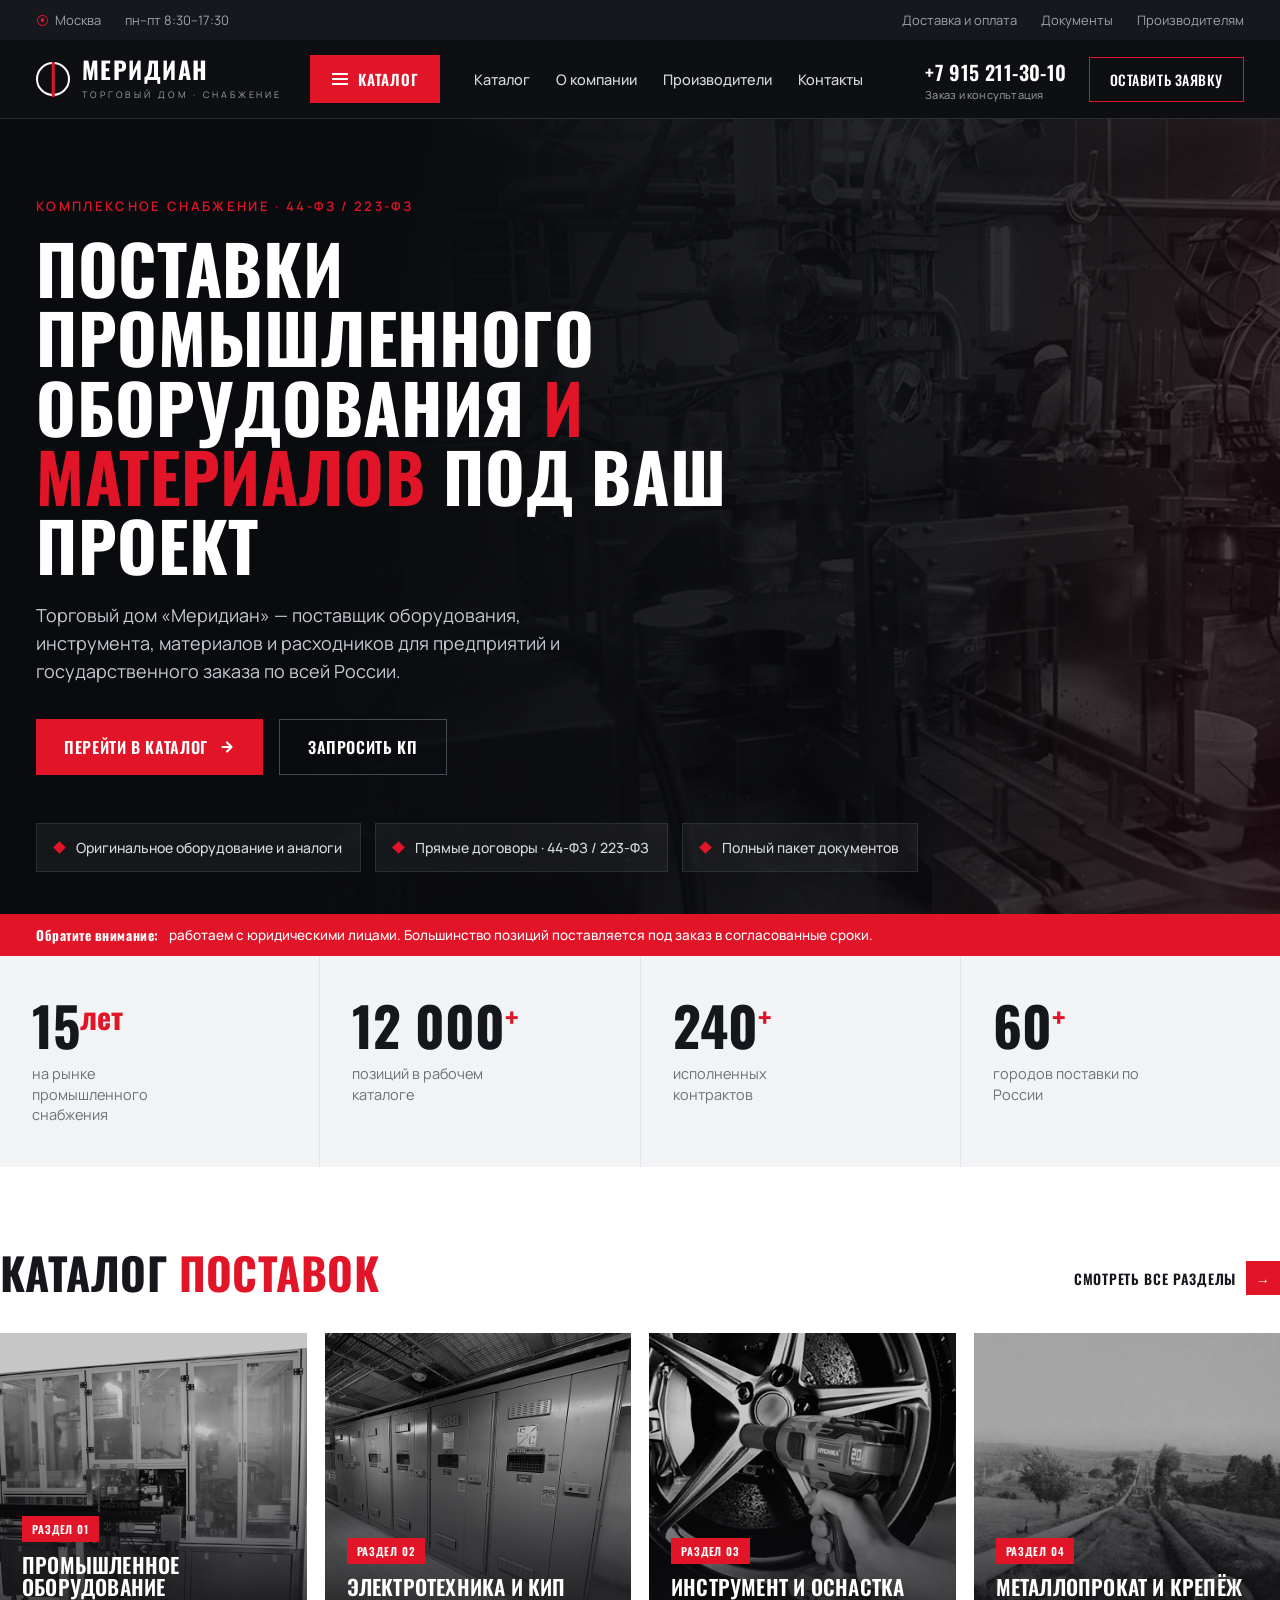
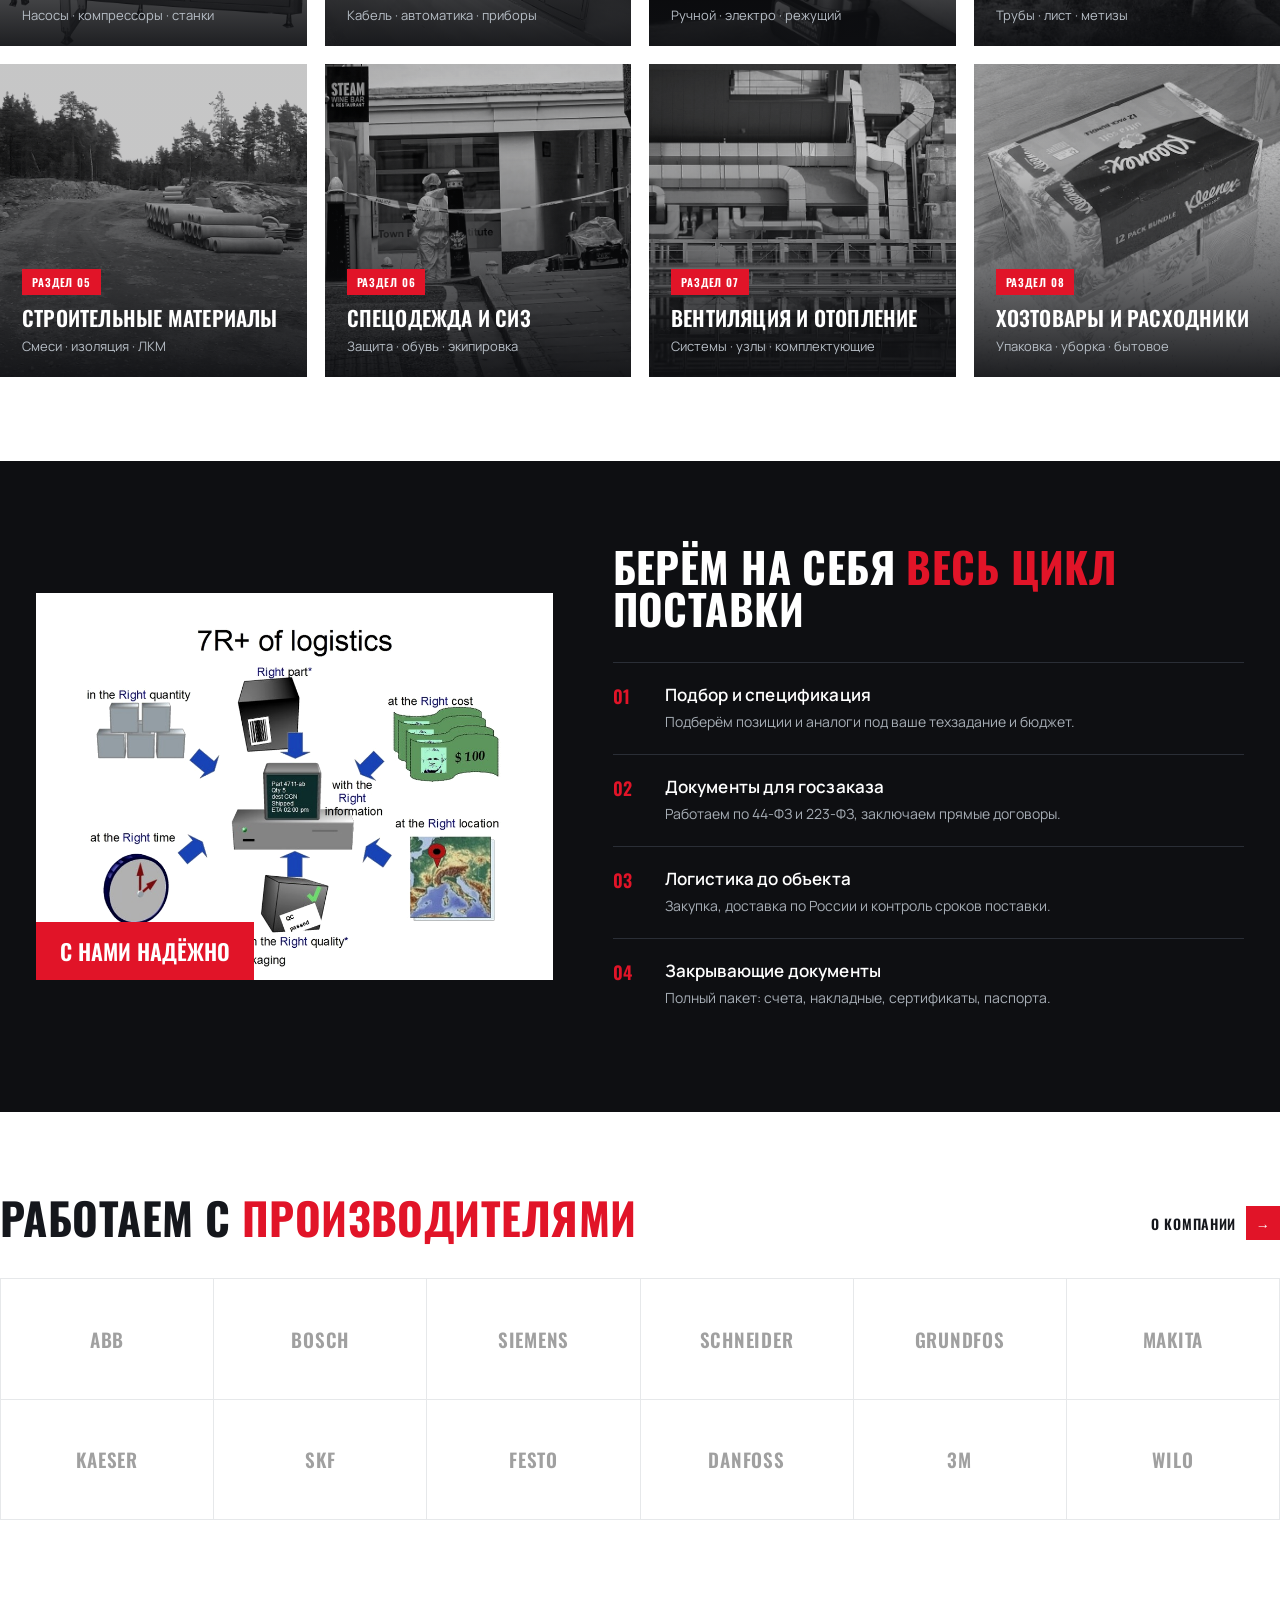
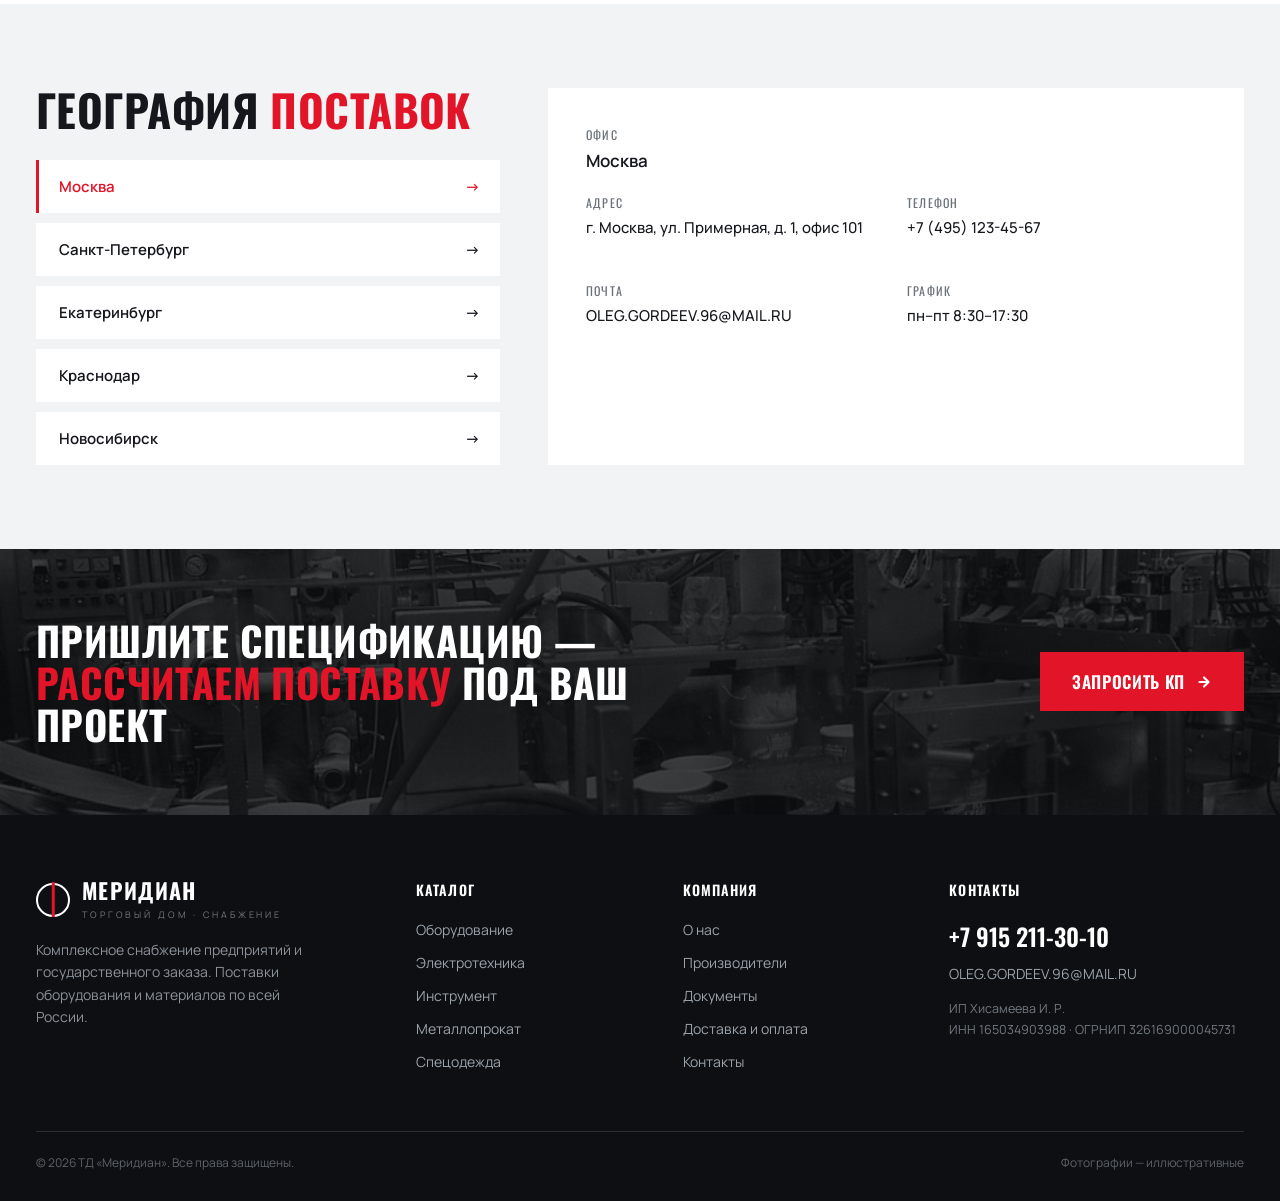
==== commit 1a1098c1: "Wire in real ИП requisites and contacts - Brand «Меридиан» kept as trade name; legal entity ИП Хисам" ====
--- a/index.html
+++ b/index.html
@@ -27,7 +27,7 @@
     <a href="contacts.html">Контакты</a>
   </nav>
   <div class="right">
-    <div class="phone">8 800 123-45-67<small>Заказ и консультация</small></div>
+    <div class="phone">+7 915 211-30-10<small>Заказ и консультация</small></div>
     <a class="btn-req" href="contacts.html">Оставить заявку</a>
     <button class="mob-toggle" aria-label="Меню"><i></i><i></i><i></i></button>
   </div>
@@ -123,7 +123,7 @@
       <div class="row2">
         <div><div class="label">Адрес</div><div class="val" style="font-size:15px;font-weight:500" data-f="addr">г. Москва, ул. Примерная, д. 1, офис 101</div></div>
         <div><div class="label">Телефон</div><div class="val" style="font-size:15px;font-weight:500" data-f="phone">+7 (495) 123-45-67</div></div>
-        <div><div class="label">Почта</div><div class="val" style="font-size:15px;font-weight:500">zakaz@meridian-td.ru</div></div>
+        <div><div class="label">Почта</div><div class="val" style="font-size:15px;font-weight:500">OLEG.GORDEEV.96@MAIL.RU</div></div>
         <div><div class="label">График</div><div class="val" style="font-size:15px;font-weight:500">пн–пт 8:30–17:30</div></div>
       </div>
     </div>
@@ -149,12 +149,12 @@
     <div><h5>Компания</h5><ul><li><a href="about.html">О нас</a></li><li><a href="index.html#brands">Производители</a></li><li><a href="contacts.html">Документы</a></li><li><a href="contacts.html">Доставка и оплата</a></li><li><a href="contacts.html">Контакты</a></li></ul></div>
     <div>
       <h5>Контакты</h5>
-      <div class="ph">8 800 123-45-67</div>
-      <p style="margin-top:8px"><a href="mailto:zakaz@meridian-td.ru">zakaz@meridian-td.ru</a></p>
-      <p class="foot-req">ООО «ТД Меридиан»<br>ИНН 0000000000 · ОГРН 0000000000000<br>г. Москва, ул. Примерная, д. 1</p>
+      <div class="ph">+7 915 211-30-10</div>
+      <p style="margin-top:8px"><a href="mailto:OLEG.GORDEEV.96@MAIL.RU">OLEG.GORDEEV.96@MAIL.RU</a></p>
+      <p class="foot-req">ИП Хисамеева И. Р.<br>ИНН 165034903988 · ОГРНИП 326169000045731</p>
     </div>
   </div>
-  <div class="foot-bottom"><span>© 2026 ТД «Меридиан». Все права защищены.</span><span>ДЕМО-ВЕРСИЯ · фото и реквизиты — заглушки</span></div>
+  <div class="foot-bottom"><span>© 2026 ТД «Меридиан». Все права защищены.</span><span>Фотографии — иллюстративные</span></div>
 </div></footer>
 
 <script src="assets/main.js"></script>
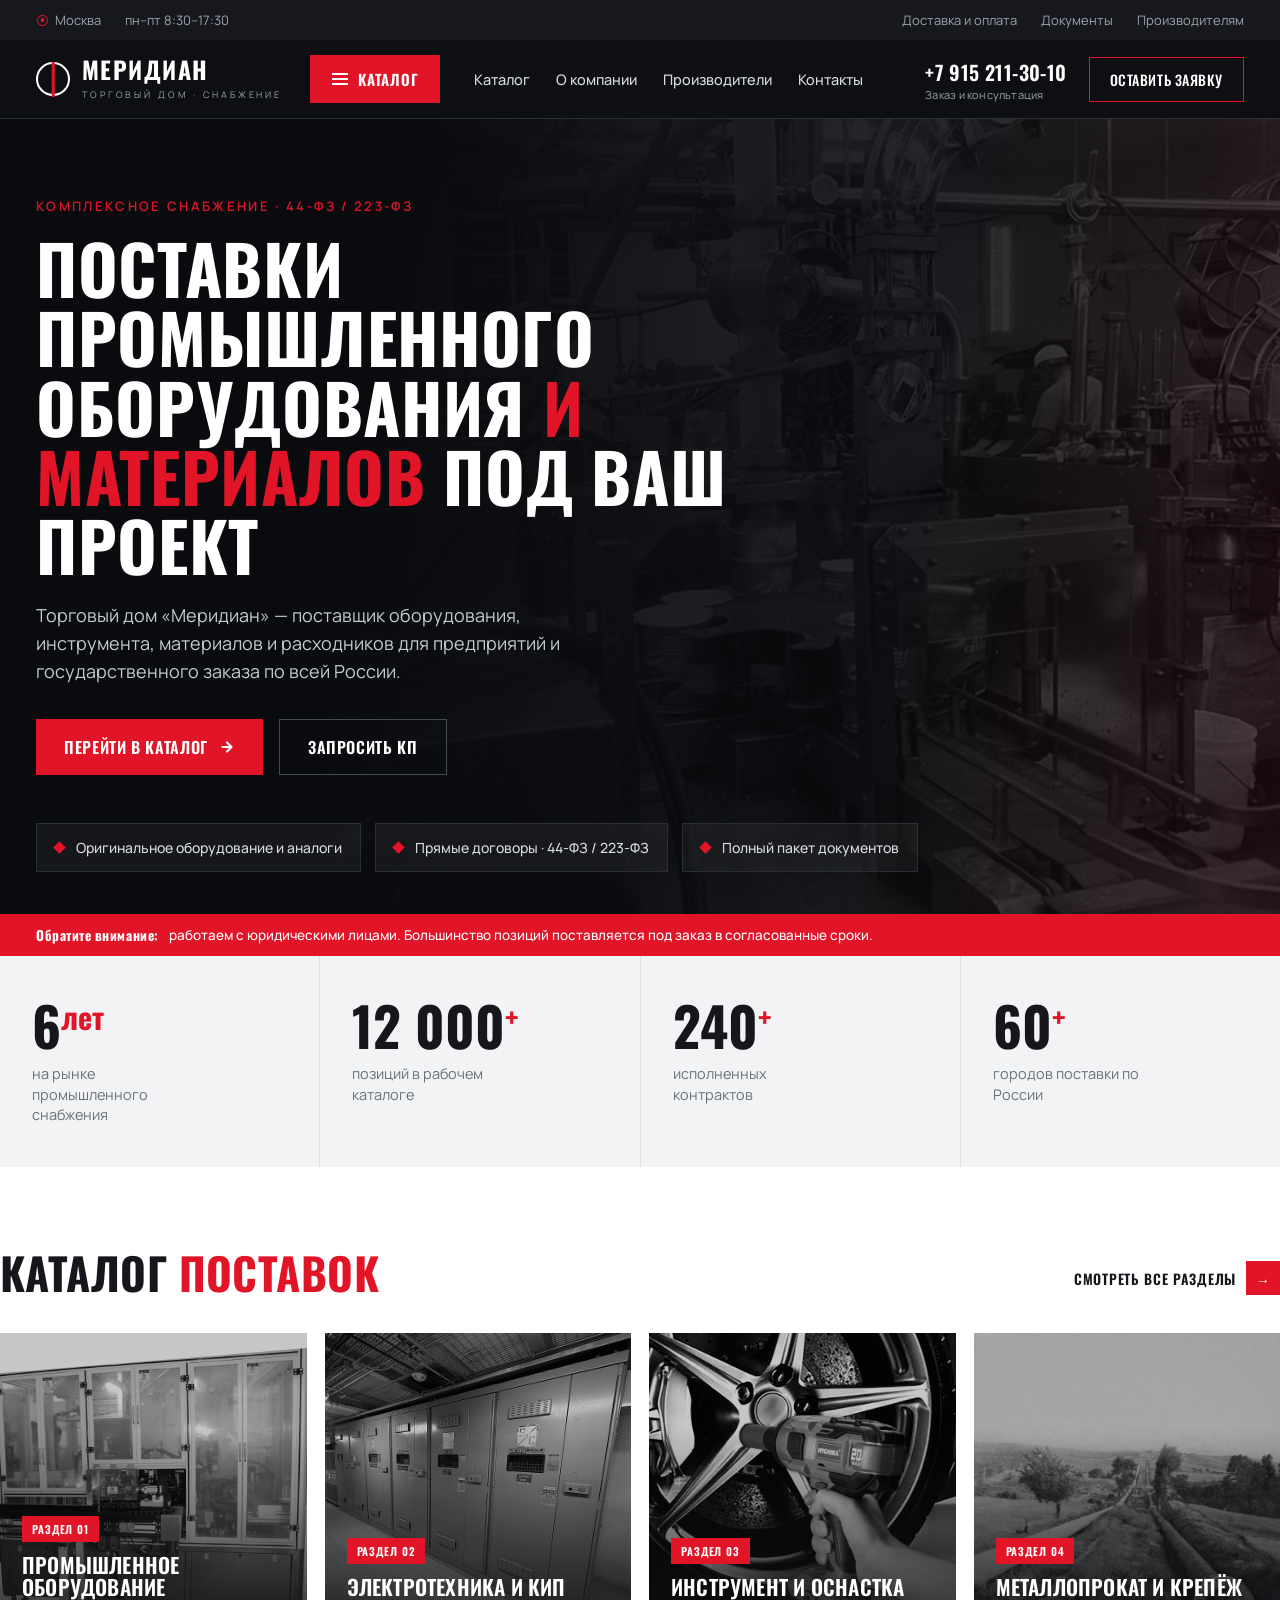
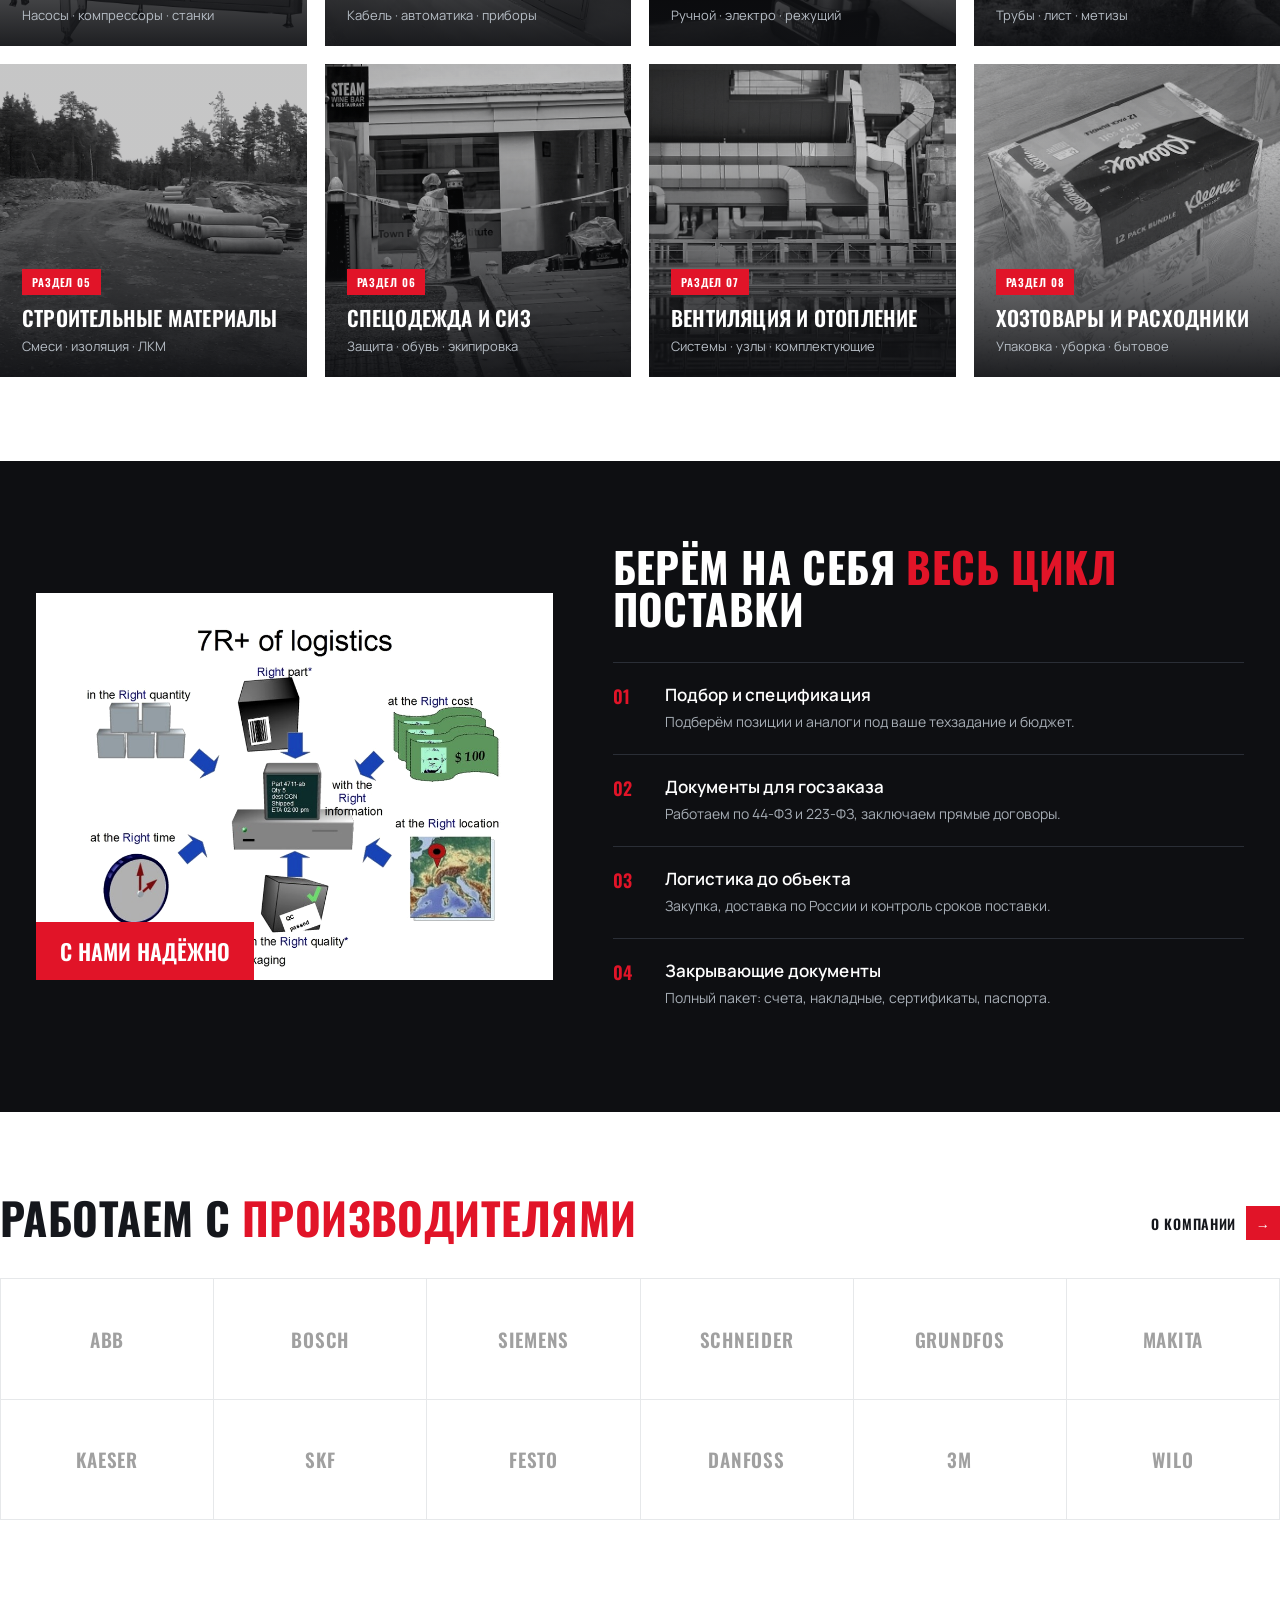
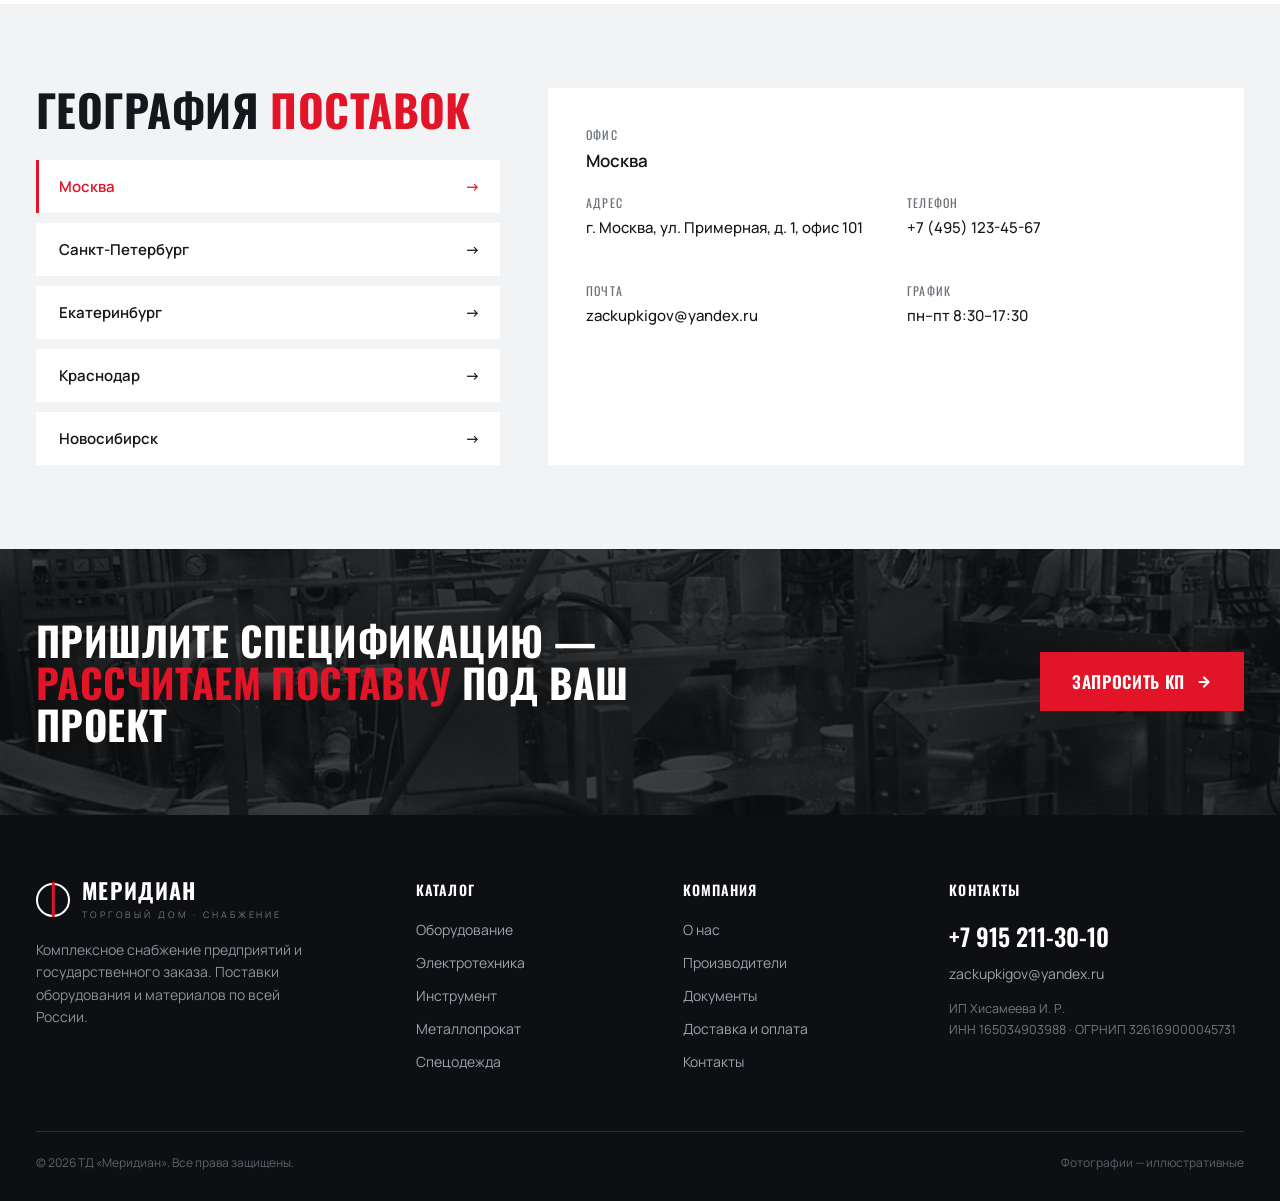
==== commit fa4a1089: "Update: 6 лет на рынке, почта zackupkigov@yandex.ru Co-Authored-By: Claude Opus 4.8 (1M context) <no" ====
--- a/index.html
+++ b/index.html
@@ -8,6 +8,7 @@
 <link rel="preconnect" href="https://fonts.googleapis.com">
 <link rel="preconnect" href="https://fonts.gstatic.com" crossorigin>
 <link href="https://fonts.googleapis.com/css2?family=Oswald:wght@500;600;700&family=Manrope:wght@400;500;600;700&display=swap" rel="stylesheet">
+<script>document.documentElement.className+=" js";</script>
 <link rel="stylesheet" href="assets/styles.css">
 </head>
 <body>
@@ -58,7 +59,7 @@
 <div class="notice"><div class="wrap"><b>Обратите внимание:</b> работаем с юридическими лицами. Большинство позиций поставляется под заказ в согласованные сроки.</div></div>
 
 <section class="stats"><div class="wrap">
-  <div class="stat"><b>15<sup>лет</sup></b><span>на рынке промышленного снабжения</span></div>
+  <div class="stat"><b>6<sup>лет</sup></b><span>на рынке промышленного снабжения</span></div>
   <div class="stat"><b>12 000<sup>+</sup></b><span>позиций в рабочем каталоге</span></div>
   <div class="stat"><b>240<sup>+</sup></b><span>исполненных контрактов</span></div>
   <div class="stat"><b>60<sup>+</sup></b><span>городов поставки по России</span></div>
@@ -123,7 +124,7 @@
       <div class="row2">
         <div><div class="label">Адрес</div><div class="val" style="font-size:15px;font-weight:500" data-f="addr">г. Москва, ул. Примерная, д. 1, офис 101</div></div>
         <div><div class="label">Телефон</div><div class="val" style="font-size:15px;font-weight:500" data-f="phone">+7 (495) 123-45-67</div></div>
-        <div><div class="label">Почта</div><div class="val" style="font-size:15px;font-weight:500">OLEG.GORDEEV.96@MAIL.RU</div></div>
+        <div><div class="label">Почта</div><div class="val" style="font-size:15px;font-weight:500">zackupkigov@yandex.ru</div></div>
         <div><div class="label">График</div><div class="val" style="font-size:15px;font-weight:500">пн–пт 8:30–17:30</div></div>
       </div>
     </div>
@@ -150,7 +151,7 @@
     <div>
       <h5>Контакты</h5>
       <div class="ph">+7 915 211-30-10</div>
-      <p style="margin-top:8px"><a href="mailto:OLEG.GORDEEV.96@MAIL.RU">OLEG.GORDEEV.96@MAIL.RU</a></p>
+      <p style="margin-top:8px"><a href="mailto:zackupkigov@yandex.ru">zackupkigov@yandex.ru</a></p>
       <p class="foot-req">ИП Хисамеева И. Р.<br>ИНН 165034903988 · ОГРНИП 326169000045731</p>
     </div>
   </div>
--- a/assets/styles.css
+++ b/assets/styles.css
@@ -216,8 +216,8 @@
 .related .prod-grid{grid-template-columns:repeat(4,1fr)}
 
 /* ===== REVEAL ===== */
-.reveal{opacity:0;transform:translateY(22px);transition:opacity .7s cubic-bezier(.2,.7,.2,1),transform .7s cubic-bezier(.2,.7,.2,1)}
-.reveal.in{opacity:1;transform:none}
+.js .reveal{opacity:0;transform:translateY(22px);transition:opacity .7s cubic-bezier(.2,.7,.2,1),transform .7s cubic-bezier(.2,.7,.2,1)}
+.js .reveal.in{opacity:1;transform:none}
 
 @media(max-width:1040px){
   .cat-grid{grid-template-columns:repeat(2,1fr)}
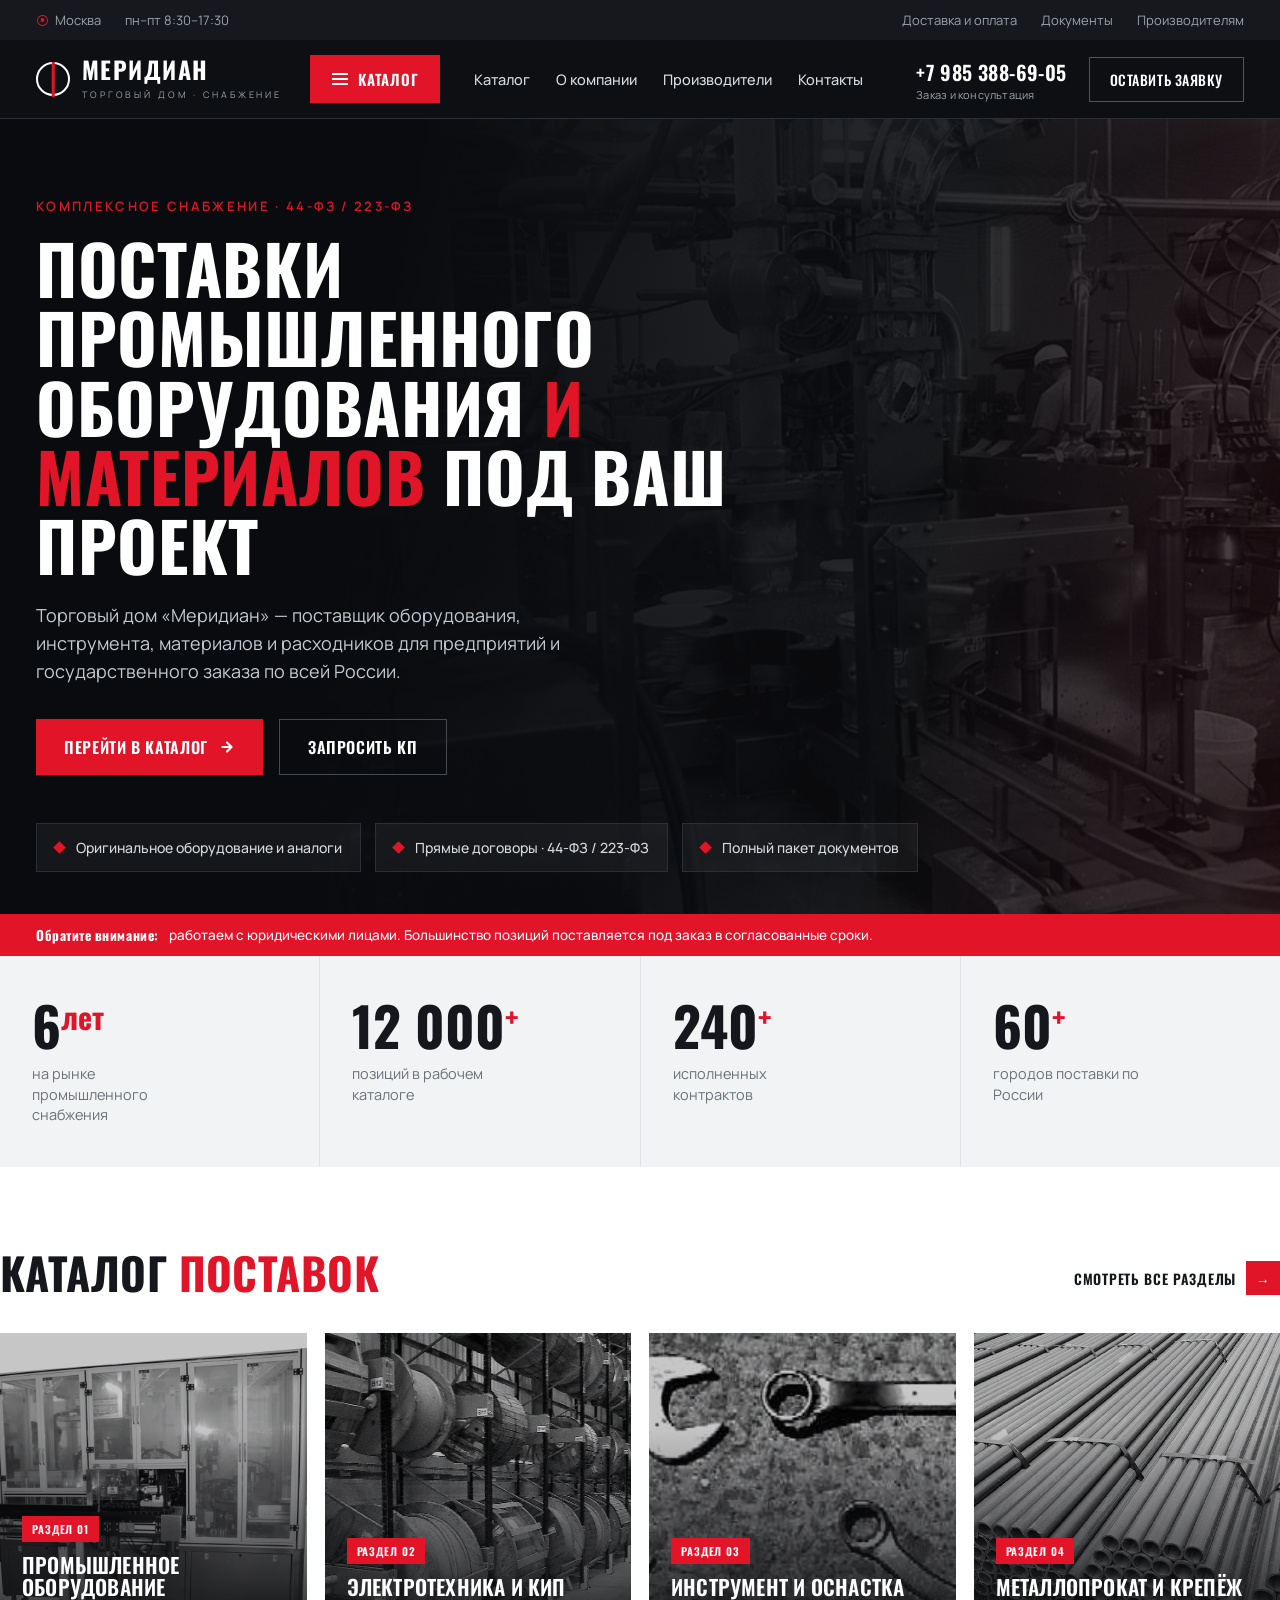
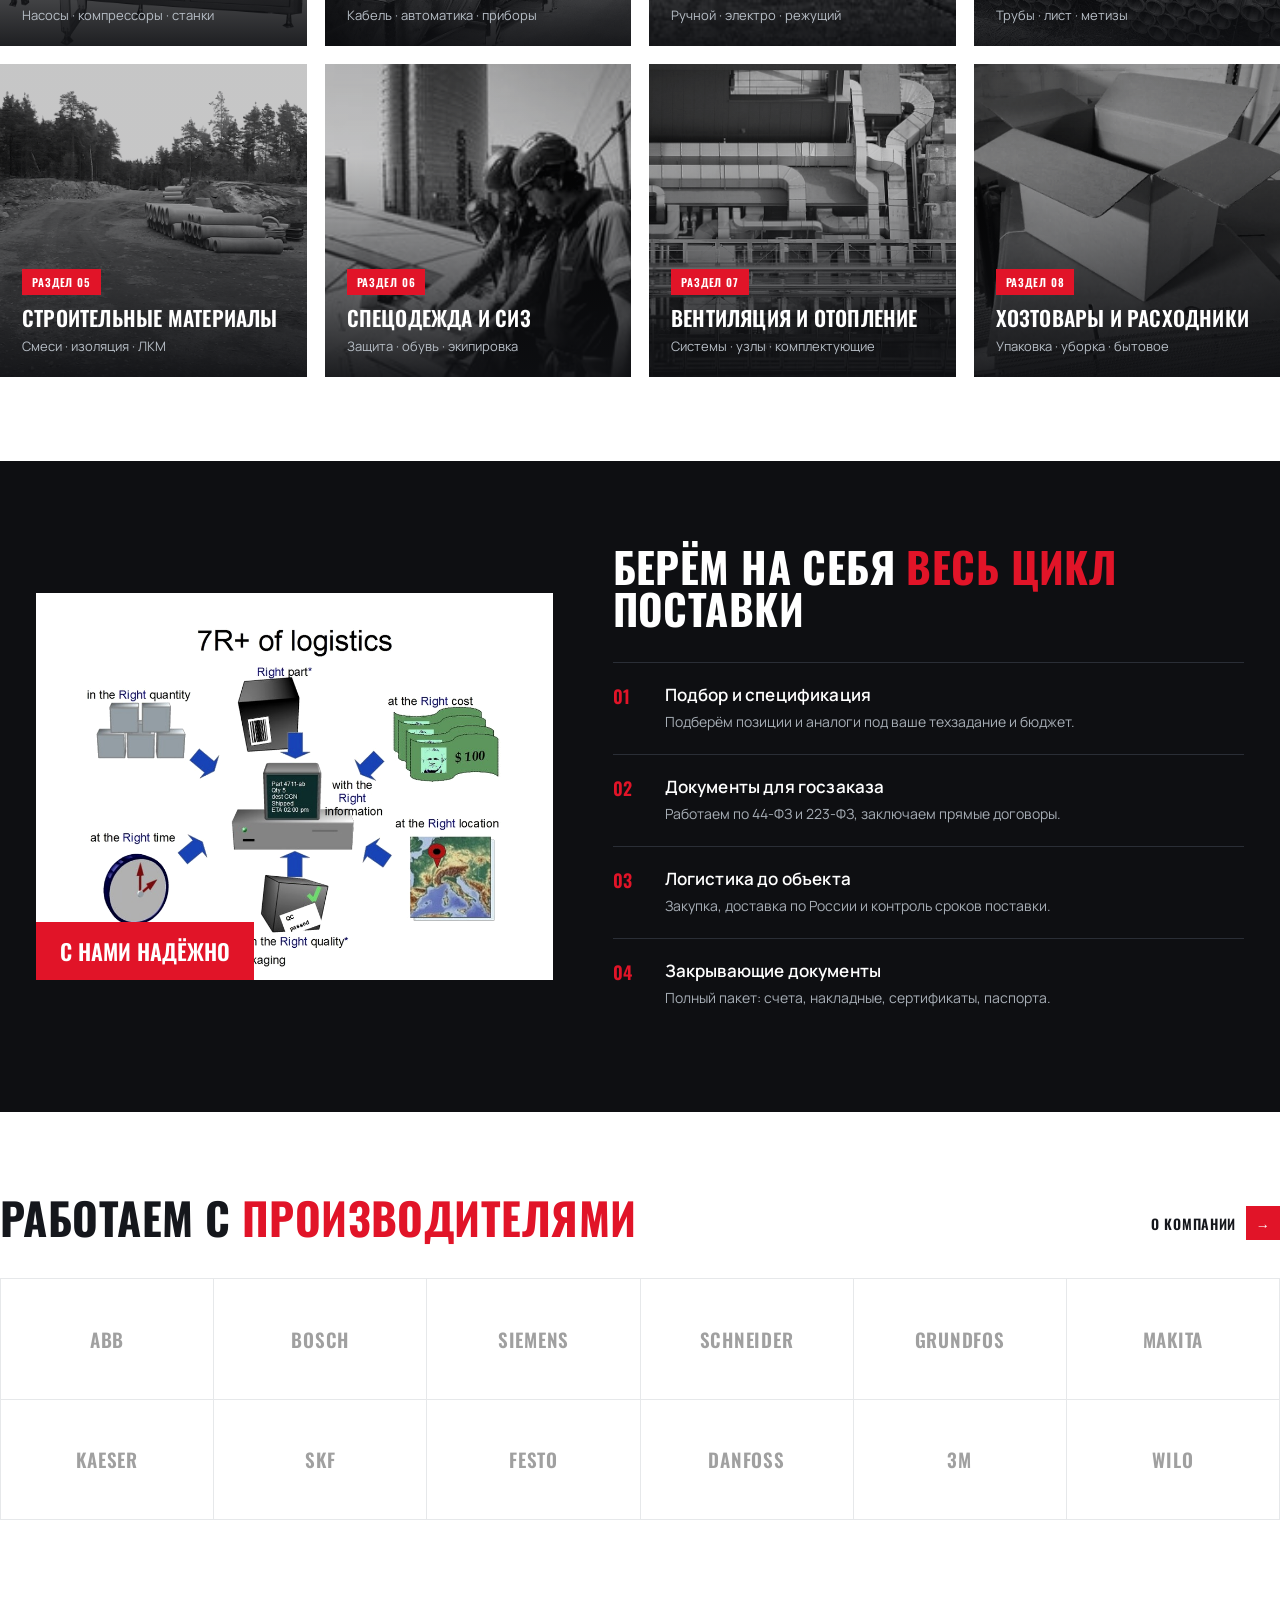
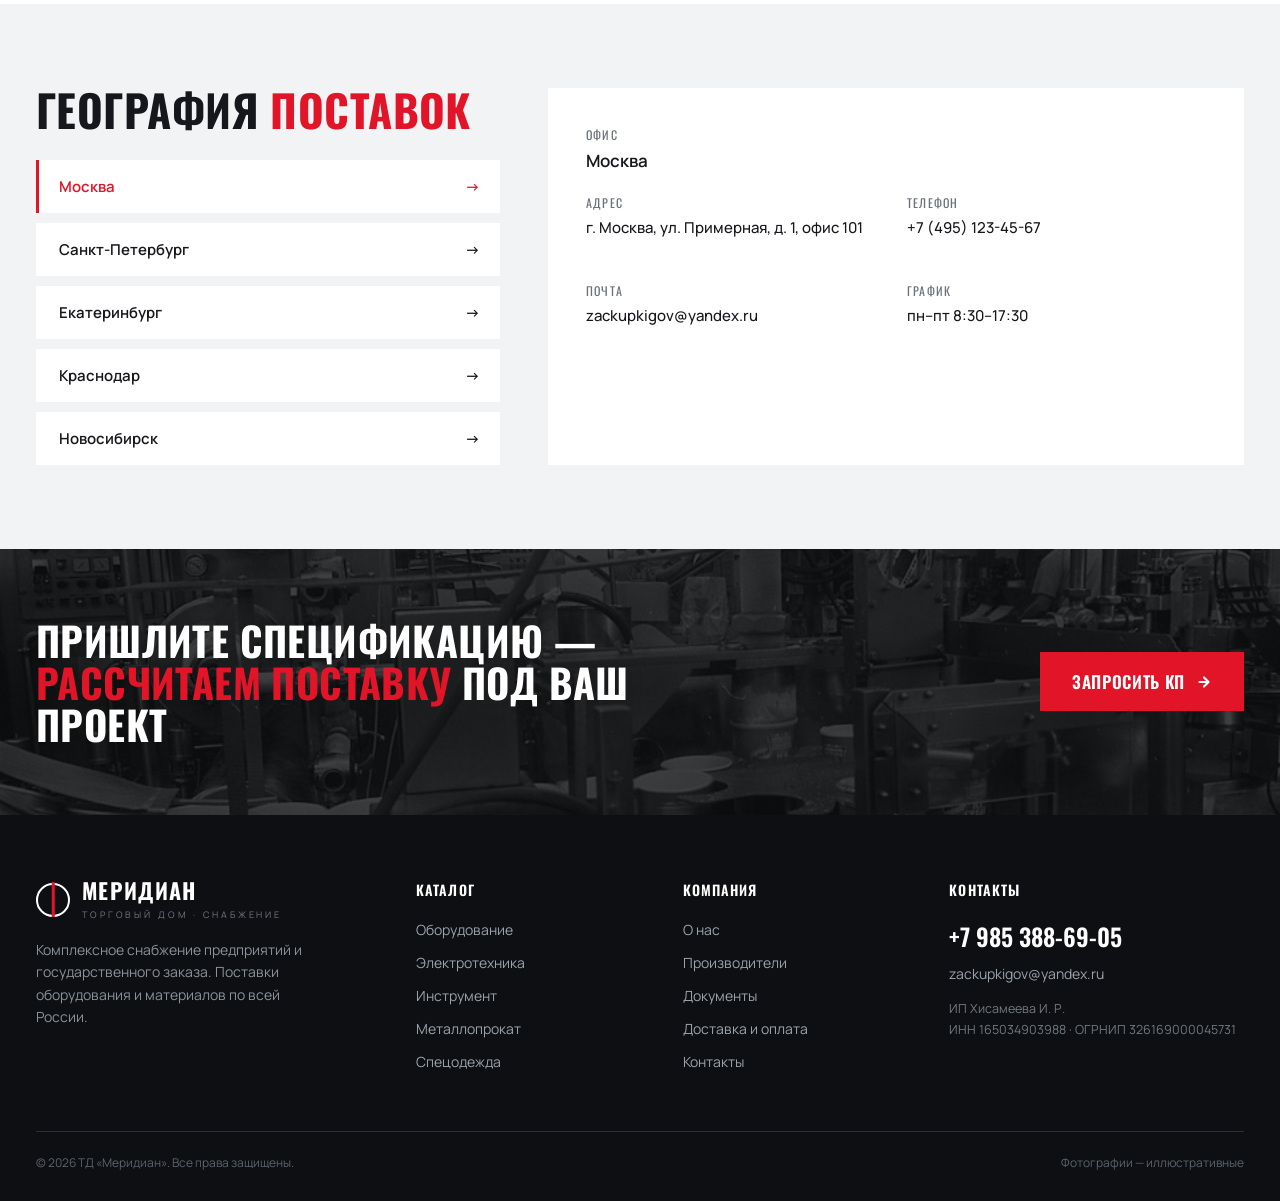
==== commit d3bdf1e3: "Обновить контактный телефон на +7 985 388-69-05 Co-Authored-By: Claude Opus 4.8 (1M context) <norepl" ====
--- a/index.html
+++ b/index.html
@@ -28,7 +28,7 @@
     <a href="contacts.html">Контакты</a>
   </nav>
   <div class="right">
-    <div class="phone">+7 915 211-30-10<small>Заказ и консультация</small></div>
+    <div class="phone">+7 985 388-69-05<small>Заказ и консультация</small></div>
     <a class="btn-req" href="contacts.html">Оставить заявку</a>
     <button class="mob-toggle" aria-label="Меню"><i></i><i></i><i></i></button>
   </div>
@@ -150,7 +150,7 @@
     <div><h5>Компания</h5><ul><li><a href="about.html">О нас</a></li><li><a href="index.html#brands">Производители</a></li><li><a href="contacts.html">Документы</a></li><li><a href="contacts.html">Доставка и оплата</a></li><li><a href="contacts.html">Контакты</a></li></ul></div>
     <div>
       <h5>Контакты</h5>
-      <div class="ph">+7 915 211-30-10</div>
+      <div class="ph">+7 985 388-69-05</div>
       <p style="margin-top:8px"><a href="mailto:zackupkigov@yandex.ru">zackupkigov@yandex.ru</a></p>
       <p class="foot-req">ИП Хисамеева И. Р.<br>ИНН 165034903988 · ОГРНИП 326169000045731</p>
     </div>
